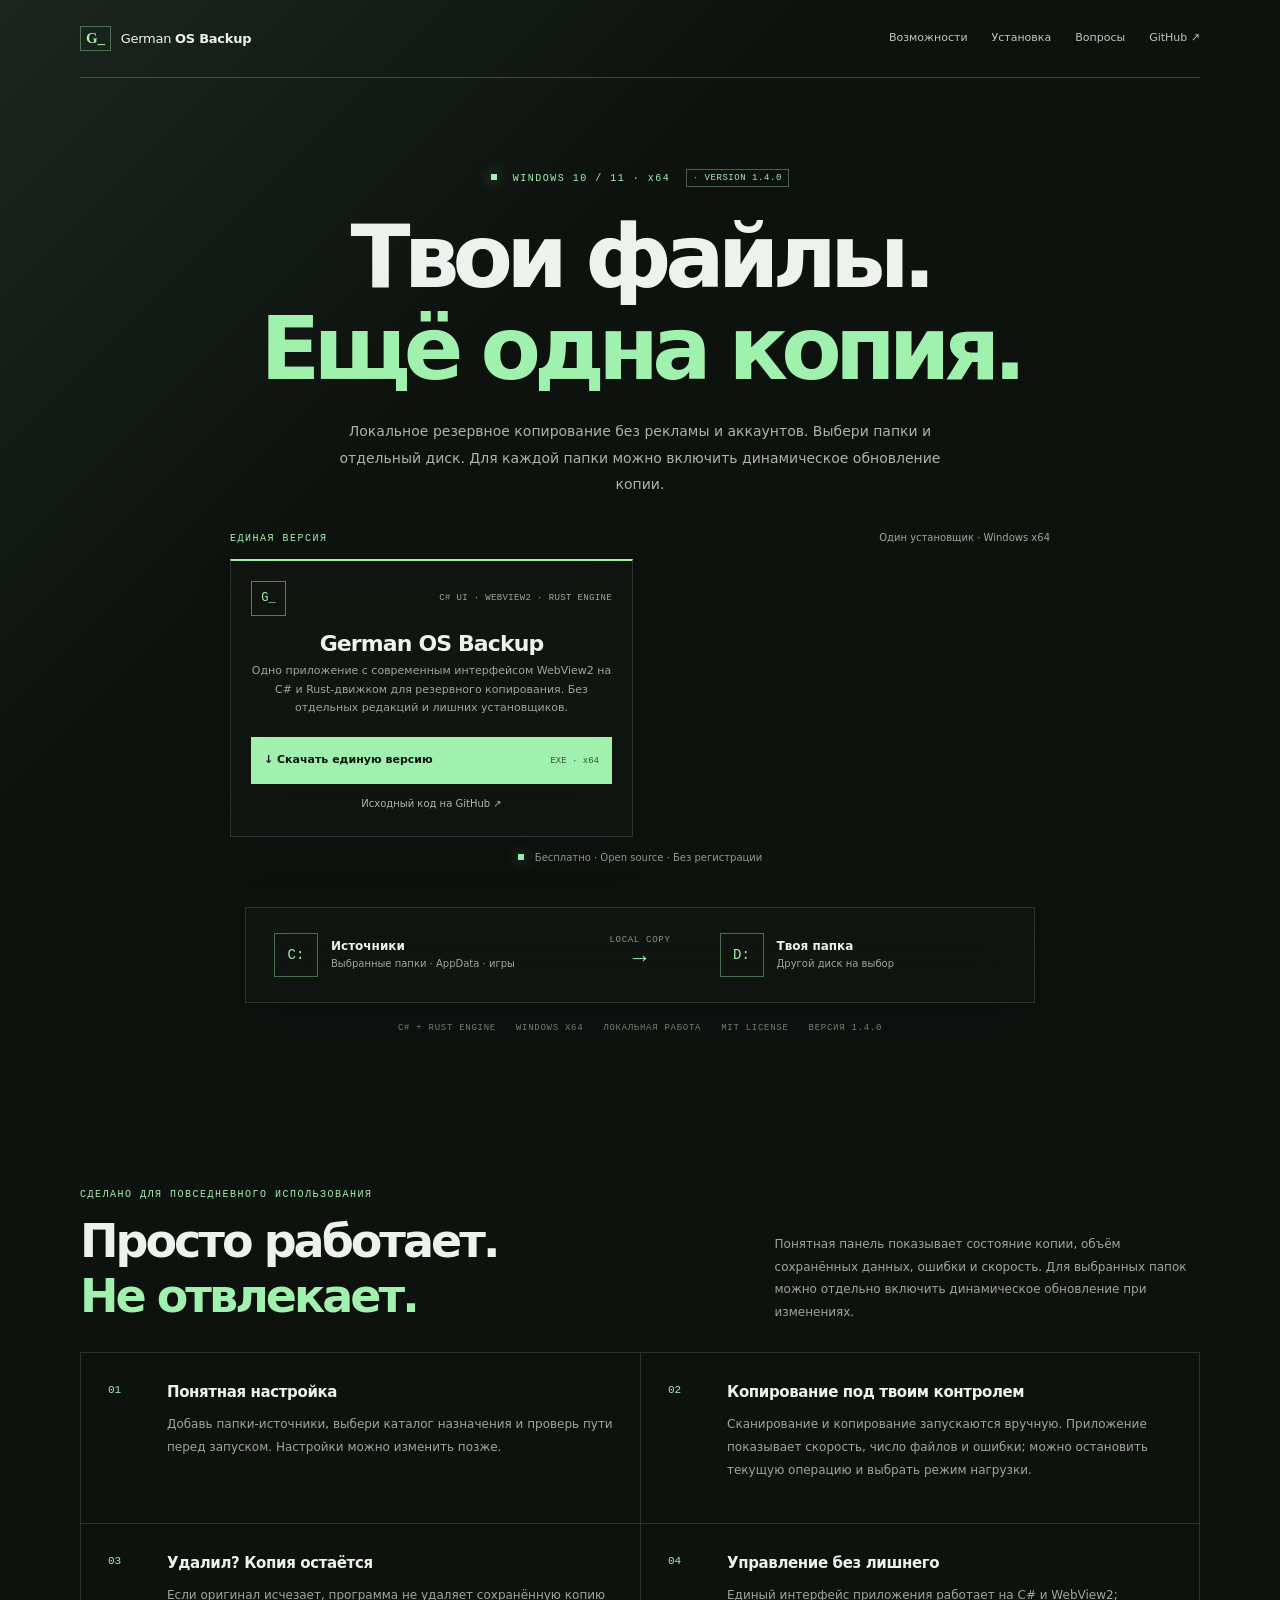
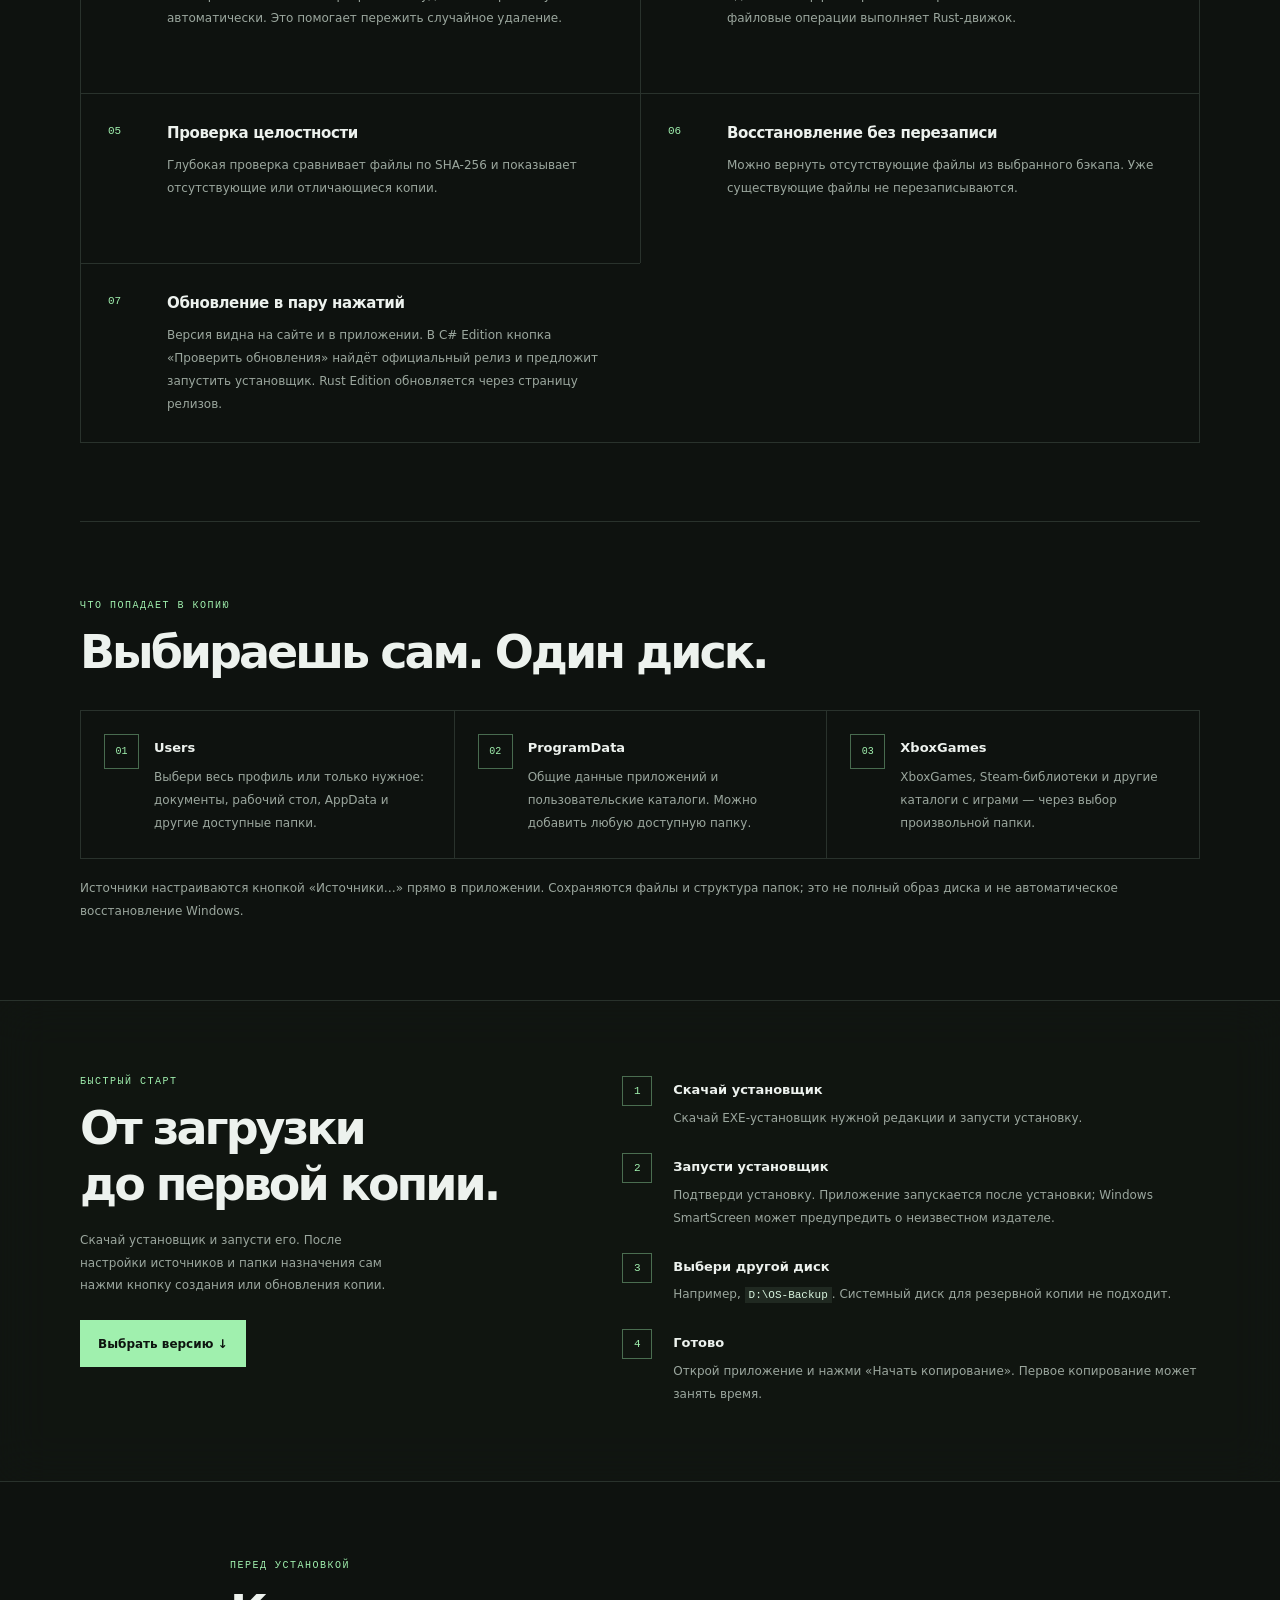
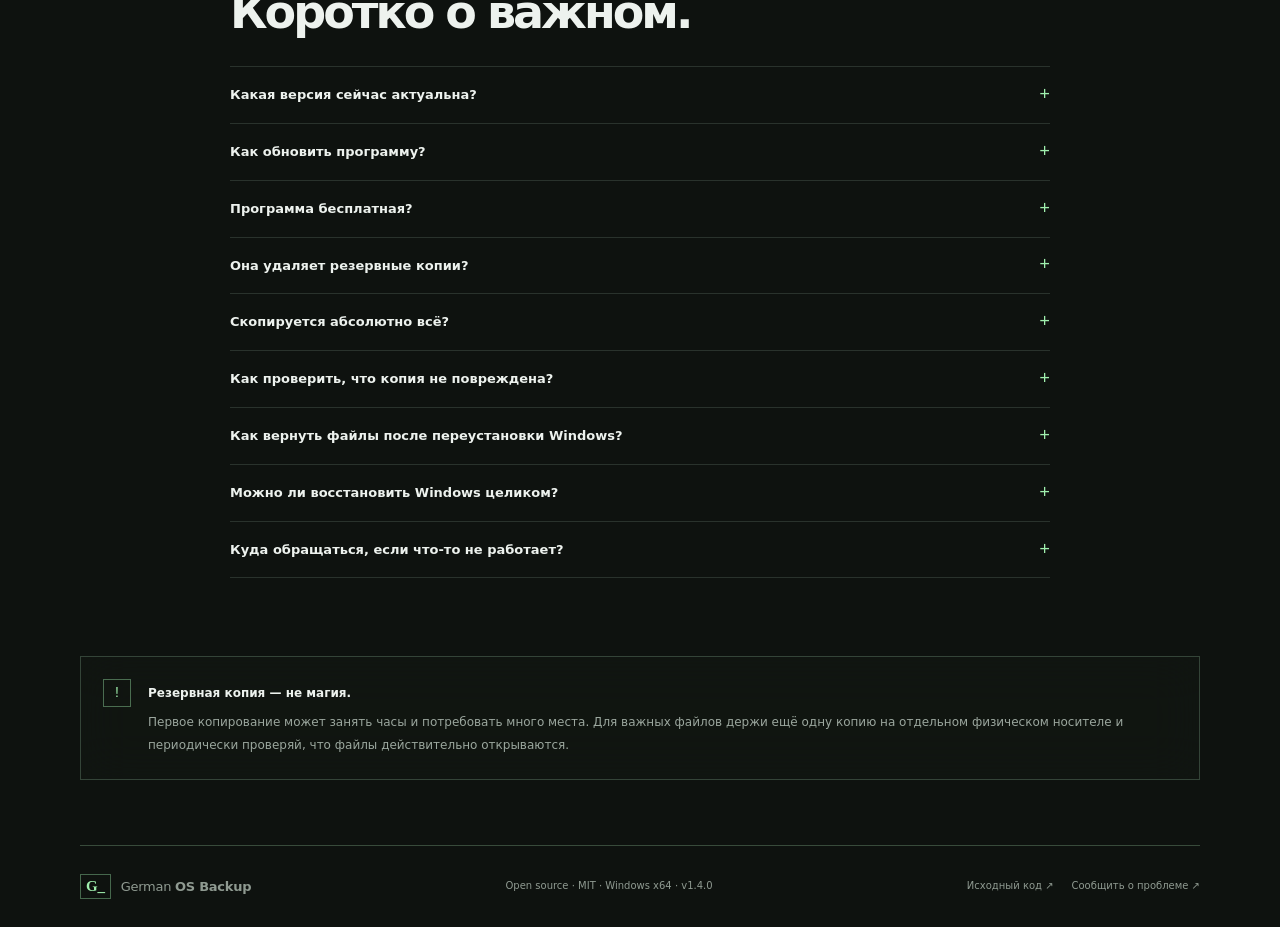
==== index.html @ 95284a73 "site: present one unified German OS Backup app" ====
<!doctype html>
<html lang="ru">
<head>
<meta charset="utf-8"><meta name="viewport" content="width=device-width,initial-scale=1"><meta name="theme-color" content="#0d100e">
<meta name="color-scheme" content="dark">
<meta property="og:type" content="website">
<link rel="canonical" href="https://german-gpd.github.io/German-OS-Backup/">
<meta name="description" content="German OS Backup — локальное резервное копирование папок Windows на другой диск. Бесплатно, без рекламы и аккаунтов.">
<meta property="og:title" content="German OS Backup"><meta property="og:description" content="Твои файлы. Ещё одна копия. Локальное резервное копирование Windows без рекламы и аккаунтов.">
<title>German OS Backup — резервная копия без лишнего</title><link rel="icon" href="favicon.svg" type="image/svg+xml"><link rel="stylesheet" href="style.css">
</head>
<body>
<header class="wrap top"><a class="brand" href="#" aria-label="German OS Backup"><i>G_</i><span>German <b>OS Backup</b></span></a><nav aria-label="Основная навигация"><a href="#features">Возможности</a><a href="#setup">Установка</a><a href="#faq">Вопросы</a><a href="https://github.com/German-GPD/German-OS-Backup">GitHub ↗</a></nav></header>
<main>
<section class="hero wrap" id="downloads"><div class="eyebrow"><span class="pulse"></span> WINDOWS 10 / 11 · x64 <span class="version-tag" id="currentVersion">VERSION 1.4.0</span></div><h1>Твои файлы.<br><span>Ещё одна копия.</span></h1><p class="lead">Локальное резервное копирование без рекламы и аккаунтов. Выбери папки и отдельный диск. Для каждой папки можно включить динамическое обновление копии.</p>
<div class="edition-picker" aria-label="Единая версия приложения"><div class="edition-heading"><span class="eyebrow">ЕДИНАЯ ВЕРСИЯ</span><span class="edition-note">Один установщик · Windows x64</span></div><div class="edition-grid single-edition"><article class="edition-card edition-cs"><div class="edition-top"><span class="edition-mark">G_</span><span class="edition-status">C# UI · WEBVIEW2 · RUST ENGINE</span></div><h2>German OS Backup</h2><p>Одно приложение с современным интерфейсом WebView2 на C# и Rust-движком для резервного копирования. Без отдельных редакций и лишних установщиков.</p><a class="btn green edition-download" href="https://github.com/German-GPD/German-OS-Backup/releases/latest">↓ Скачать единую версию <span>EXE · x64</span></a><a class="edition-source" href="https://github.com/German-GPD/German-OS-Backup">Исходный код на GitHub ↗</a></article></div></div><div class="download-note"><span class="status-dot"></span> Бесплатно · Open source · Без регистрации</div>
<div class="diagram" aria-label="Схема резервного копирования"><div class="drive"><strong>C:</strong><div><b>Источники</b><span>Выбранные папки · AppData · игры</span></div></div><div class="arrow"><span>LOCAL COPY</span><b>→</b></div><div class="drive dest"><strong>D:</strong><div><b>Твоя папка</b><span>Другой диск на выбор</span></div></div></div><div class="meta"><span>C# + Rust engine</span><span>Windows x64</span><span>Локальная работа</span><span>MIT License</span><span id="metaVersion">Версия 1.4.0</span></div></section>
<section class="wrap section" id="features"><div class="section-head"><div><div class="eyebrow">СДЕЛАНО ДЛЯ ПОВСЕДНЕВНОГО ИСПОЛЬЗОВАНИЯ</div><h2>Просто работает.<br><span>Не отвлекает.</span></h2></div><p>Понятная панель показывает состояние копии, объём сохранённых данных, ошибки и скорость. Для выбранных папок можно отдельно включить динамическое обновление при изменениях.</p></div>
<div class="feature-grid"><article class="feature"><div class="feature-number">01</div><div><h3>Понятная настройка</h3><p>Добавь папки-источники, выбери каталог назначения и проверь пути перед запуском. Настройки можно изменить позже.</p></div></article>
<article class="feature"><div class="feature-number">02</div><div><h3>Копирование под твоим контролем</h3><p>Сканирование и копирование запускаются вручную. Приложение показывает скорость, число файлов и ошибки; можно остановить текущую операцию и выбрать режим нагрузки.</p></div></article>
<article class="feature"><div class="feature-number">03</div><div><h3>Удалил? Копия остаётся</h3><p>Если оригинал исчезает, программа не удаляет сохранённую копию автоматически. Это помогает пережить случайное удаление.</p></div></article>
<article class="feature"><div class="feature-number">04</div><div><h3>Управление без лишнего</h3><p>Единый интерфейс приложения работает на C# и WebView2; файловые операции выполняет Rust-движок.</p></div></article><article class="feature"><div class="feature-number">05</div><div><h3>Проверка целостности</h3><p>Глубокая проверка сравнивает файлы по SHA-256 и показывает отсутствующие или отличающиеся копии.</p></div></article><article class="feature"><div class="feature-number">06</div><div><h3>Восстановление без перезаписи</h3><p>Можно вернуть отсутствующие файлы из выбранного бэкапа. Уже существующие файлы не перезаписываются.</p></div></article><article class="feature"><div class="feature-number">07</div><div><h3>Обновление в пару нажатий</h3><p>Версия видна на сайте и в приложении. В C# Edition кнопка «Проверить обновления» найдёт официальный релиз и предложит запустить установщик. Rust Edition обновляется через страницу релизов.</p></div></article></div></section>
<section class="wrap section targets"><div class="eyebrow">ЧТО ПОПАДАЕТ В КОПИЮ</div><h2>Выбираешь сам. Один диск.</h2><div class="target-grid">
<div class="target"><span class="target-icon">01</span><div><b>Users</b><p>Выбери весь профиль или только нужное: документы, рабочий стол, AppData и другие доступные папки.</p></div></div>
<div class="target"><span class="target-icon">02</span><div><b>ProgramData</b><p>Общие данные приложений и пользовательские каталоги. Можно добавить любую доступную папку.</p></div></div>
<div class="target"><span class="target-icon">03</span><div><b>XboxGames</b><p>XboxGames, Steam-библиотеки и другие каталоги с играми — через выбор произвольной папки.</p></div></div></div><p class="subtle">Источники настраиваются кнопкой «Источники…» прямо в приложении. Сохраняются файлы и структура папок; это не полный образ диска и не автоматическое восстановление Windows.</p></section>
<section class="setup-band" id="setup"><div class="wrap setup-layout"><div><div class="eyebrow">БЫСТРЫЙ СТАРТ</div><h2>От загрузки<br>до первой копии.</h2><p>Скачай установщик и запусти его. После настройки источников и папки назначения сам нажми кнопку создания или обновления копии.</p><a class="btn green" href="#downloads">Выбрать версию ↓</a></div>
<ol class="steps"><li><span>1</span><div><b>Скачай установщик</b><p>Скачай EXE-установщик нужной редакции и запусти установку.</p></div></li><li><span>2</span><div><b>Запусти установщик</b><p>Подтверди установку. Приложение запускается после установки; Windows SmartScreen может предупредить о неизвестном издателе.</p></div></li><li><span>3</span><div><b>Выбери другой диск</b><p>Например, <code>D:\OS-Backup</code>. Системный диск для резервной копии не подходит.</p></div></li><li><span>4</span><div><b>Готово</b><p>Открой приложение и нажми «Начать копирование». Первое копирование может занять время.</p></div></li></ol></div></section>
<section class="wrap section faq" id="faq"><div class="eyebrow">ПЕРЕД УСТАНОВКОЙ</div><h2>Коротко о важном.</h2>
<details><summary>Какая версия сейчас актуальна?</summary><p>Версия сайта берётся из version.json. В релизе будет один установщик единого приложения. Если ссылки временно не работают, проверь статус сборки в GitHub Actions.</p></details><details><summary>Как обновить программу?</summary><p>Проверяй новые версии через GitHub Releases. Настройки и резервные копии хранятся отдельно от установщика.</p></details><details><summary>Программа бесплатная?</summary><p>Да. Проект открыт под лицензией MIT. Нет рекламы, аккаунта, телеметрии и сетевой синхронизации. Подключение к GitHub происходит только при ручной проверке обновлений.</p></details>
<details><summary>Она удаляет резервные копии?</summary><p>Нет, удаление оригинального файла не удаляет его копию. Поэтому со временем резервная папка может занимать больше места.</p></details>
<details><summary>Скопируется абсолютно всё?</summary><p>Нет гарантии. Файлы, занятые другими программами или закрытые правами доступа, могут пропускаться; ошибки записываются в журнал. Установщик запрашивает административные права для установки, но доступ к файлам всё равно зависит от разрешений Windows.</p></details>
<details><summary>Как проверить, что копия не повреждена?</summary><p>В приложении запусти «Глубокая проверка (SHA-256)». Проверка читает исходные и резервные файлы, поэтому для большой библиотеки может занять время.</p></details><details><summary>Как вернуть файлы после переустановки Windows?</summary><p>Открой функцию «Восстановить» в выбранной редакции, укажи прежнюю папку бэкапа и папку назначения. Восстановятся только отсутствующие файлы; существующие не перезаписываются.</p></details><details><summary>Можно ли восстановить Windows целиком?</summary><p>Нет. Это копирование отдельных файлов и папок, а не образ системы, копия загрузчика или полноценная система восстановления.</p></details>
<details><summary>Куда обращаться, если что-то не работает?</summary><p>Открой журнал через меню значка в трее, затем создай issue в GitHub и приложи подходящий фрагмент журнала. Перед публикацией удали личные пути и приватные данные.</p></details></section>
<section class="wrap safety"><div class="safety-mark">!</div><div><b>Резервная копия — не магия.</b><p>Первое копирование может занять часы и потребовать много места. Для важных файлов держи ещё одну копию на отдельном физическом носителе и периодически проверяй, что файлы действительно открываются.</p></div></section>
</main>
<footer class="wrap foot"><a class="brand" href="#"><i>G_</i><span>German <b>OS Backup</b></span></a><span>Open source · MIT · Windows x64 · <span id="footerVersion">v1.4.0</span></span><div><a href="https://github.com/German-GPD/German-OS-Backup">Исходный код ↗</a><a href="https://github.com/German-GPD/German-OS-Backup/issues">Сообщить о проблеме ↗</a></div></footer><script src="script.js"></script></body></html>
---- style.css ----
:root{color-scheme:dark;--bg:#101310;--line:#2b342d;--text:#f0f3ef;--muted:#a0aaa2;--green:#a0f4b1;--mica:rgba(18,23,19,.72);--max:1080px}*{box-sizing:border-box}html{scroll-behavior:smooth;scroll-padding-top:24px}body{margin:0;background:radial-gradient(ellipse at 50% -8%,#243729 0,transparent 43rem),var(--bg);color:var(--text);font-family:Manrope,Segoe UI,sans-serif;line-height:1.7}a{color:inherit;text-decoration:none}a:focus-visible,summary:focus-visible{outline:2px solid var(--green);outline-offset:4px}.wrap{width:min(var(--max),calc(100% - 44px));margin-inline:auto}.top{min-height:78px;display:flex;align-items:center;justify-content:space-between;border-bottom:1px solid #ffffff10;gap:20px}.brand{display:flex;align-items:center;gap:10px;font-size:13px;letter-spacing:-.02em;white-space:nowrap}.brand i{font:800 15px Manrope;color:var(--green);border:1px solid #a0f4b160;padding:3px 5px;font-style:normal}.brand b{font-weight:800}nav{display:flex;gap:24px;font-size:11px;color:#bdc6bf}nav a,footer a{transition:color .18s}nav a:hover,footer a:hover{color:var(--green)}.hero{text-align:center;padding:91px 0 78px}.eyebrow{font:10px 'DM Mono',monospace;letter-spacing:.15em;color:var(--green)}.pulse,.status-dot{display:inline-block;width:6px;height:6px;background:var(--green);border-radius:50%;margin:0 8px 1px 0;box-shadow:0 0 14px #a0f4b180}h1{font-size:clamp(49px,7.8vw,88px);letter-spacing:-.078em;line-height:1.04;margin:24px 0}h1 span,.section-head h2 span{color:var(--green)}.lead{max-width:640px;margin:0 auto;color:#aab4ac;font-size:14px;line-height:1.9}.actions{display:flex;justify-content:center;gap:11px;margin:28px 0 12px;flex-wrap:wrap}.btn{min-height:47px;display:inline-flex;align-items:center;justify-content:center;gap:15px;padding:11px 17px;border:1px solid #3a453c;background:#171c18;font-size:12px;font-weight:800;transition:transform .18s,border-color .18s,background .18s}.btn span{font:9px 'DM Mono',monospace;opacity:.7}.btn:hover{transform:translateY(-2px);border-color:#788c7b}.btn.green{background:var(--green);color:#102015;border-color:var(--green)}.btn.green:hover{background:#c0ffcc}.download-note{font-size:10px;color:#8e9b91;margin:13px 0 40px}.diagram{max-width:790px;margin:auto;padding:25px 28px;display:grid;grid-template-columns:1fr 125px 1fr;align-items:center;gap:17px;text-align:left;border:1px solid #39453b;background:linear-gradient(135deg,#1b221c,#131713);box-shadow:0 25px 80px #0003}.drive{display:flex;align-items:center;gap:13px;min-width:0}.drive strong{display:grid;place-items:center;flex:0 0 44px;height:44px;border:1px solid #526353;font:14px 'DM Mono',monospace;color:var(--green)}.drive div{min-width:0}.drive b,.drive span{display:block}.drive b{font-size:12px}.drive span{font-size:10px;color:var(--muted);overflow-wrap:anywhere}.arrow{text-align:center;color:#879889;font:9px 'DM Mono',monospace;letter-spacing:.08em}.arrow b{display:block;color:var(--green);font-size:23px;font-weight:400;line-height:1.3}.meta{display:flex;justify-content:center;gap:20px;flex-wrap:wrap;margin-top:20px;color:#78857b;font:9px 'DM Mono',monospace;text-transform:uppercase;letter-spacing:.08em}.section{padding:78px 0}.section-head{display:grid;grid-template-columns:1fr .65fr;align-items:end;gap:40px;margin-bottom:28px}h2{font-size:clamp(32px,4vw,46px);letter-spacing:-.065em;line-height:1.2;margin:14px 0 0}.section-head>p,.subtle{font-size:12px;color:var(--muted);line-height:1.9;margin:0}.feature-grid{display:grid;grid-template-columns:repeat(2,minmax(0,1fr));border:1px solid var(--line)}.feature{display:grid;grid-template-columns:42px 1fr;gap:17px;padding:27px;min-height:170px}.feature:nth-child(even){border-left:1px solid var(--line)}.feature:nth-child(n+3){border-top:1px solid var(--line)}.feature-number{font:11px 'DM Mono',monospace;color:var(--green);padding-top:4px}.feature h3{font-size:15px;letter-spacing:-.025em;margin:0 0 8px}.feature p,.target p,.steps p,.faq details p,.safety p{font-size:12px;color:var(--muted);line-height:1.9;margin:0}.targets{border-top:1px solid var(--line)}.target-grid{display:grid;grid-template-columns:repeat(3,minmax(0,1fr));margin:29px 0 18px;border:1px solid var(--line)}.target{display:flex;gap:15px;padding:23px;min-width:0}.target+.target{border-left:1px solid var(--line)}.target-icon{display:grid;place-items:center;flex:0 0 35px;height:35px;border:1px solid #3b4b3d;color:var(--green);font:10px 'DM Mono',monospace}.target b{font-size:13px}.target p{margin-top:6px}.setup-band{background:#151b16;border-block:1px solid var(--line)}.setup-layout{display:grid;grid-template-columns:.8fr 1fr;gap:80px;padding-block:75px}.setup-layout h2{margin:14px 0}.setup-layout>div>p{max-width:320px;font-size:12px;color:var(--muted);line-height:1.9;margin:17px 0 23px}.steps{list-style:none;margin:0;padding:0}.steps li{display:grid;grid-template-columns:35px 1fr;gap:16px;padding:0 0 23px}.steps li:last-child{padding-bottom:0}.steps li>span{display:grid;place-items:center;width:30px;height:30px;border:1px solid #3d5140;color:var(--green);font:11px 'DM Mono',monospace}.steps b{font-size:13px}.steps p{margin-top:4px}.steps code{color:#d9f5df;background:#202921;padding:2px 4px;font-size:11px}.faq{max-width:820px}.faq h2{margin-bottom:26px}.faq details{border-top:1px solid var(--line);padding:17px 0}.faq details:last-child{border-bottom:1px solid var(--line)}.faq summary{cursor:pointer;list-style:none;font-size:13px;font-weight:700;display:flex;align-items:center;justify-content:space-between;gap:18px}.faq summary::-webkit-details-marker{display:none}.faq summary::after{content:'+';font:18px 'DM Mono',monospace;color:var(--green)}.faq details[open] summary::after{content:'−'}.faq details p{max-width:700px;padding:12px 25px 0 0}.safety{display:flex;gap:17px;align-items:flex-start;padding:22px;margin-bottom:65px;border:1px solid #3b463c;background:#131813}.safety-mark{display:grid;place-items:center;flex:0 0 28px;height:28px;border:1px solid #5d765f;color:var(--green);font:14px 'DM Mono',monospace}.safety b{font-size:12px}.safety p{margin-top:5px}.foot{border-top:1px solid var(--line);min-height:82px;display:flex;align-items:center;justify-content:space-between;gap:18px;font-size:10px;color:#8f9a91;padding-block:15px}.foot>div{display:flex;gap:18px;flex-wrap:wrap}@media(max-width:760px){.top{min-height:70px}nav{gap:13px}nav a:nth-child(-n+2){display:none}.hero{padding:70px 0 58px}.lead{font-size:13px}.diagram{grid-template-columns:1fr;padding:20px;gap:17px}.arrow{display:flex;align-items:center;justify-content:center;gap:12px}.arrow b{transform:rotate(90deg)}.section{padding:58px 0}.section-head,.setup-layout{grid-template-columns:1fr;gap:18px}.feature-grid{grid-template-columns:1fr}.feature:nth-child(even){border-left:0}.feature:nth-child(n+2){border-top:1px solid var(--line)}.target-grid{grid-template-columns:1fr}.target+.target{border-left:0;border-top:1px solid var(--line)}.setup-layout{padding-block:55px}.foot{align-items:flex-start;flex-direction:column}.foot>div{gap:14px}}@media(max-width:420px){.wrap{width:calc(100% - 30px)}h1{font-size:48px}.actions{align-items:stretch;flex-direction:column}.btn{width:100%}.meta{gap:10px 15px}.feature{padding:21px;grid-template-columns:30px 1fr}.safety{padding:16px}}@media(prefers-reduced-motion:reduce){*,*::before,*::after{scroll-behavior:auto!important;transition:none!important}}
.version-tag{display:inline-block;margin-left:8px;padding:3px 6px;border:1px solid #48604c;color:var(--green);font:9px "DM Mono",monospace;letter-spacing:.06em;vertical-align:middle}.version-tag:before{content:"· ";opacity:.7}

/* Edition selector */
.edition-picker{margin:28px 0 10px;max-width:760px}.edition-heading{display:flex;align-items:center;justify-content:space-between;gap:16px;margin-bottom:12px}.edition-heading .eyebrow{margin:0}.edition-note{font-size:10px;color:var(--muted)}.edition-grid{display:grid;grid-template-columns:1fr 1fr;gap:12px}.edition-card{position:relative;min-width:0;padding:20px;border:1px solid var(--line);background:linear-gradient(145deg,#171d18,#111411);transition:border-color .18s,transform .18s}.edition-card:hover{border-color:#607e65;transform:translateY(-2px)}.edition-rust{border-top:2px solid var(--green)}.edition-cs{border-top:2px solid #778bff}.edition-top{display:flex;align-items:center;justify-content:space-between;gap:8px}.edition-mark{display:grid;place-items:center;width:35px;height:35px;border:1px solid #435747;color:var(--green);font:12px 'DM Mono',monospace}.edition-cs .edition-mark{color:#aab5ff;border-color:#434b75}.edition-status{font:9px 'DM Mono',monospace;color:var(--muted);letter-spacing:.04em}.edition-card h2{font-size:22px;letter-spacing:-.04em;margin:15px 0 5px}.edition-card p{min-height:58px;font-size:11px;color:var(--muted);line-height:1.7;margin:0 0 17px}.edition-download{width:100%;justify-content:space-between;gap:8px;padding-inline:12px;font-size:11px}.edition-download span{font-size:9px}.edition-source{display:inline-block;margin-top:12px;color:#aeb8af;font-size:10px}.edition-source:hover{color:var(--green)}.edition-cs .edition-download{border-color:#515b83}.edition-cs .edition-download:hover{border-color:#aab5ff;color:#dce0ff}
@media(max-width:560px){.edition-grid{grid-template-columns:1fr}.edition-card p{min-height:0}.edition-heading{align-items:flex-start;flex-direction:column;gap:4px}.edition-card{padding:17px}}


/* Premium consistency pass: one restrained green system, sharper geometry, local fonts. */
:root{--bg:#0d100e;--line:#29322c;--text:#edf2ee;--muted:#9ba79e;--green:#a0f0ae;--max:1120px}
body{font-family:"Segoe UI",Inter,system-ui,sans-serif;background:linear-gradient(180deg,#121813 0,#0d100e 560px);line-height:1.68}
.brand i,.edition-mark,.feature-number,.target-icon,.steps li>span,.safety-mark{border-radius:2px}
.edition-picker{max-width:820px;margin:32px auto 10px}
.edition-grid{gap:14px}
.edition-card{border-radius:3px;background:#121713;border-color:#2a352d;box-shadow:0 14px 38px #00000018}
.edition-card:hover{transform:translateY(-2px);border-color:#6b8b70}
.edition-rust,.edition-cs{border-top:2px solid var(--green)}
.edition-cs .edition-mark{color:var(--green);border-color:#435747}
.edition-cs .edition-download{border-color:#435747}
.edition-cs .edition-download:hover{border-color:var(--green);color:var(--text)}
.edition-download,.btn{border-radius:2px;box-shadow:none}
.btn{transition:background .16s,border-color .16s,color .16s}
.btn:hover{transform:none}
.btn.green{background:var(--green);border-color:var(--green)}
.btn.green:hover{background:#b8ffc3}
.diagram,.feature-grid,.target-grid,.safety{border-radius:3px}
.diagram{background:#121713;border-color:#2a352d;box-shadow:0 20px 60px #00000020}
.feature-grid,.target-grid{border-color:var(--line)}
.feature:nth-child(even),.feature:nth-child(n+3),.target+.target{border-color:var(--line)}
.setup-band{background:#111612;border-color:var(--line)}
.faq details,.faq details:last-child{border-color:var(--line)}
.safety{background:#111612;border-color:#344438}
a:focus-visible,summary:focus-visible{outline-offset:3px}
::selection{background:#a0f0ae;color:#101610}
@media(max-width:560px){.edition-grid{gap:10px}.edition-card{padding:17px}.edition-picker{margin-top:25px}}

/* Windows Mica-inspired surfaces: sharp geometry, system accent, no pill UI */
*,*::before,*::after{border-radius:0!important}
@supports (color:AccentColor){:root{--green:AccentColor}}
body{background:linear-gradient(135deg,color-mix(in srgb,var(--green) 9%,transparent),transparent 36rem),#0e120f;background-attachment:fixed}
.top,.foot{border-color:color-mix(in srgb,var(--green) 20%,#ffffff10)}
.edition-card,.diagram,.setup-band,.safety{background:var(--mica);backdrop-filter:blur(24px) saturate(140%);-webkit-backdrop-filter:blur(24px) saturate(140%)}
.edition-rust,.edition-cs{border-top:2px solid var(--green)}
.edition-cs .edition-mark{color:var(--green);border-color:color-mix(in srgb,var(--green) 48%,transparent)}
.edition-mark,.drive strong,.target-icon,.feature-number,.steps li>span,.safety-mark{color:var(--green);border-color:color-mix(in srgb,var(--green) 40%,transparent)}
.btn.green{background:var(--green);border-color:var(--green);color:#0d140f}
::selection{background:var(--green);color:#0d140f}
@media(prefers-reduced-transparency:reduce){.edition-card,.diagram,.setup-band,.safety{backdrop-filter:none;-webkit-backdrop-filter:none}}
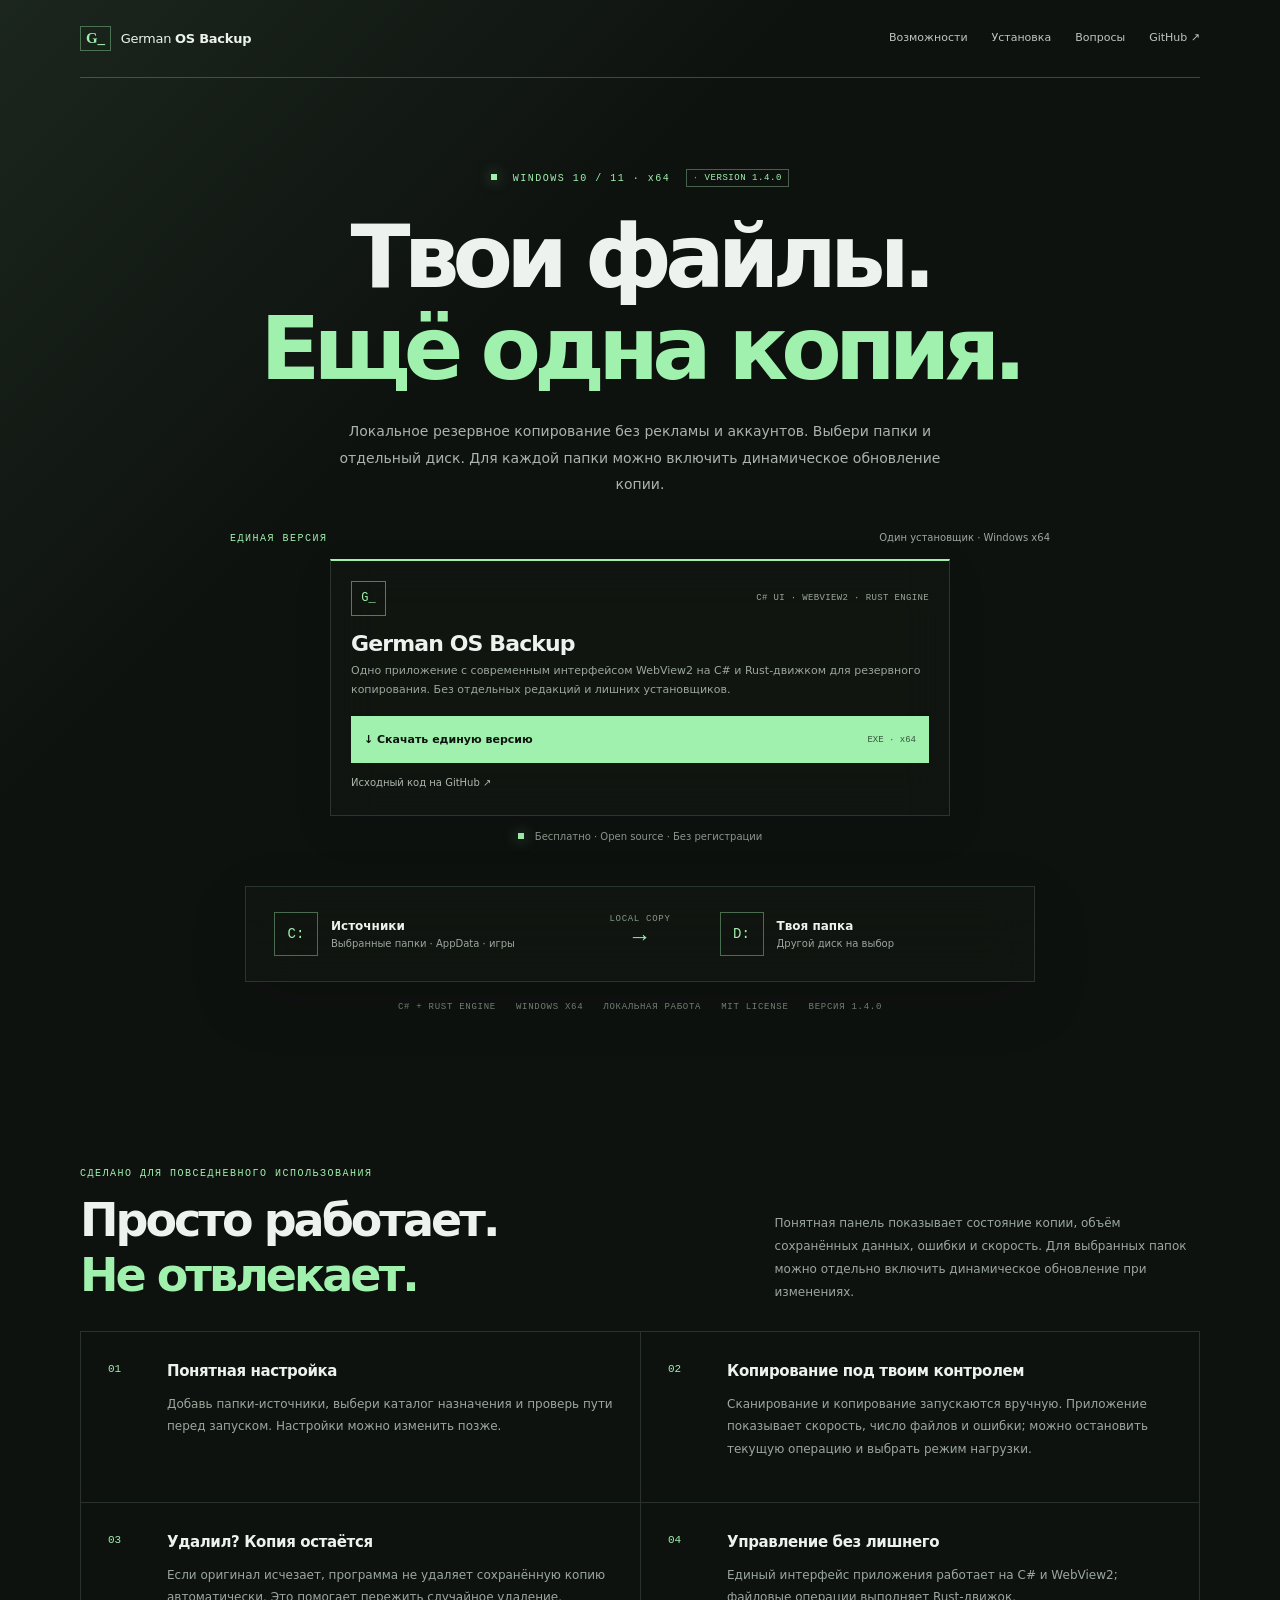
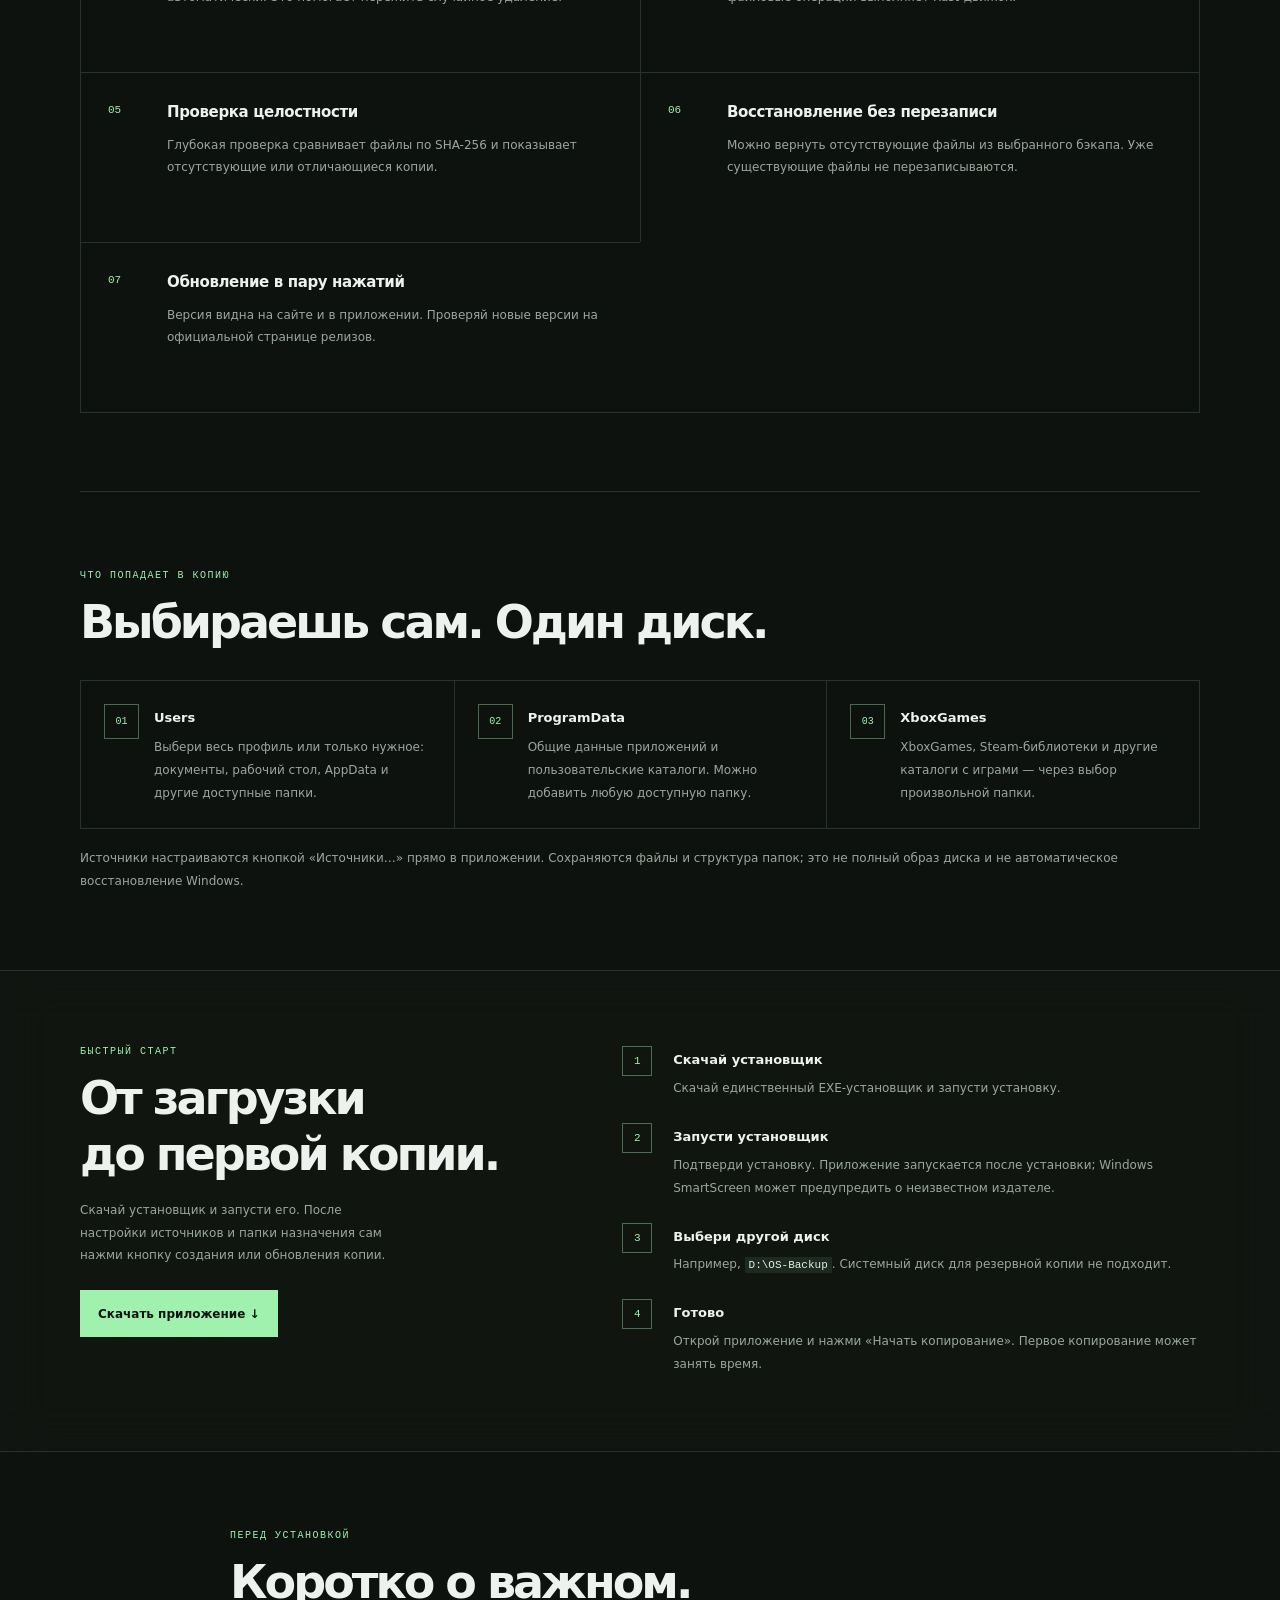
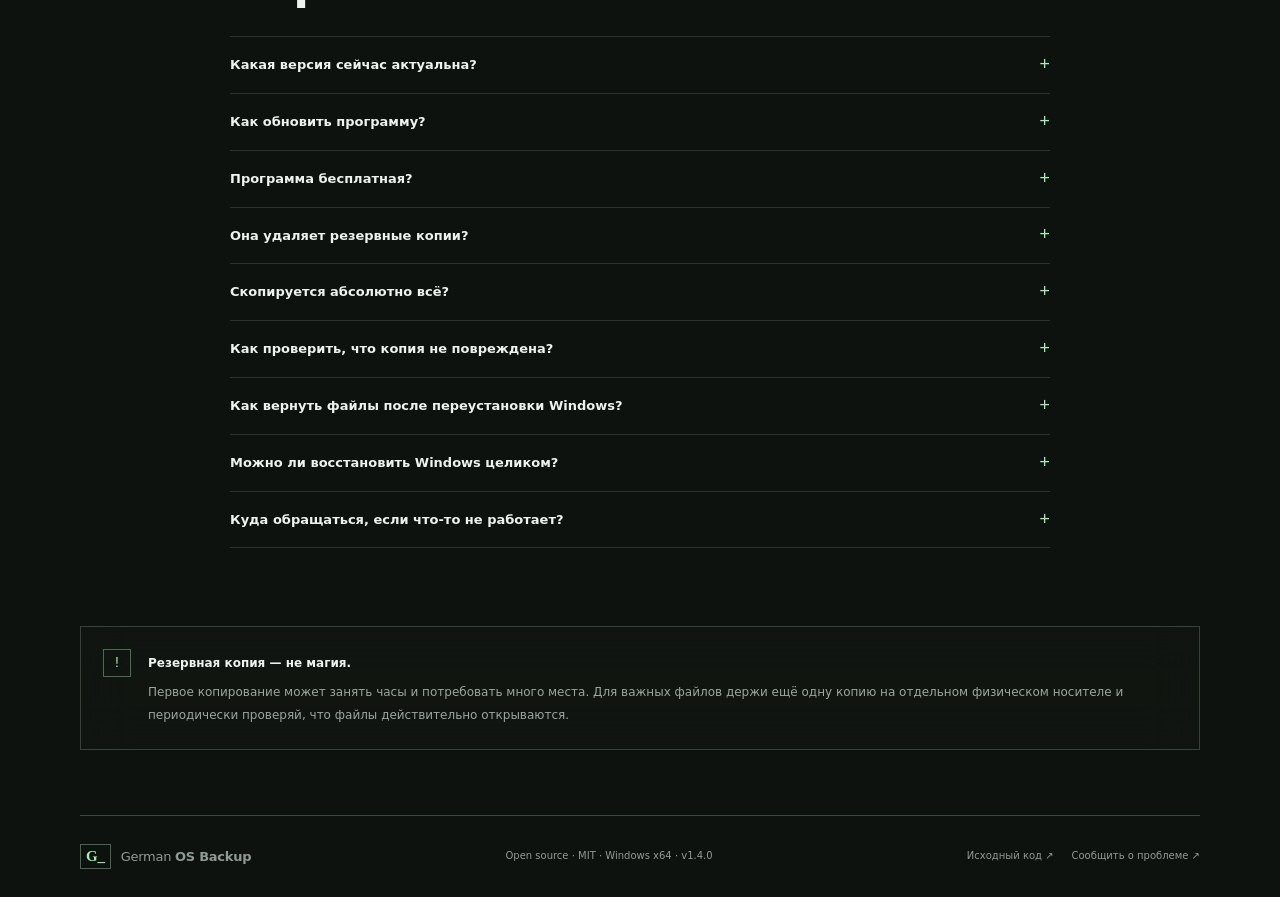
==== commit eb6cc784: "site: remove legacy dual-edition wording" ====
--- a/index.html
+++ b/index.html
@@ -19,18 +19,18 @@
 <div class="feature-grid"><article class="feature"><div class="feature-number">01</div><div><h3>Понятная настройка</h3><p>Добавь папки-источники, выбери каталог назначения и проверь пути перед запуском. Настройки можно изменить позже.</p></div></article>
 <article class="feature"><div class="feature-number">02</div><div><h3>Копирование под твоим контролем</h3><p>Сканирование и копирование запускаются вручную. Приложение показывает скорость, число файлов и ошибки; можно остановить текущую операцию и выбрать режим нагрузки.</p></div></article>
 <article class="feature"><div class="feature-number">03</div><div><h3>Удалил? Копия остаётся</h3><p>Если оригинал исчезает, программа не удаляет сохранённую копию автоматически. Это помогает пережить случайное удаление.</p></div></article>
-<article class="feature"><div class="feature-number">04</div><div><h3>Управление без лишнего</h3><p>Единый интерфейс приложения работает на C# и WebView2; файловые операции выполняет Rust-движок.</p></div></article><article class="feature"><div class="feature-number">05</div><div><h3>Проверка целостности</h3><p>Глубокая проверка сравнивает файлы по SHA-256 и показывает отсутствующие или отличающиеся копии.</p></div></article><article class="feature"><div class="feature-number">06</div><div><h3>Восстановление без перезаписи</h3><p>Можно вернуть отсутствующие файлы из выбранного бэкапа. Уже существующие файлы не перезаписываются.</p></div></article><article class="feature"><div class="feature-number">07</div><div><h3>Обновление в пару нажатий</h3><p>Версия видна на сайте и в приложении. В C# Edition кнопка «Проверить обновления» найдёт официальный релиз и предложит запустить установщик. Rust Edition обновляется через страницу релизов.</p></div></article></div></section>
+<article class="feature"><div class="feature-number">04</div><div><h3>Управление без лишнего</h3><p>Единый интерфейс приложения работает на C# и WebView2; файловые операции выполняет Rust-движок.</p></div></article><article class="feature"><div class="feature-number">05</div><div><h3>Проверка целостности</h3><p>Глубокая проверка сравнивает файлы по SHA-256 и показывает отсутствующие или отличающиеся копии.</p></div></article><article class="feature"><div class="feature-number">06</div><div><h3>Восстановление без перезаписи</h3><p>Можно вернуть отсутствующие файлы из выбранного бэкапа. Уже существующие файлы не перезаписываются.</p></div></article><article class="feature"><div class="feature-number">07</div><div><h3>Обновление в пару нажатий</h3><p>Версия видна на сайте и в приложении. Проверяй новые версии на официальной странице релизов.</p></div></article></div></section>
 <section class="wrap section targets"><div class="eyebrow">ЧТО ПОПАДАЕТ В КОПИЮ</div><h2>Выбираешь сам. Один диск.</h2><div class="target-grid">
 <div class="target"><span class="target-icon">01</span><div><b>Users</b><p>Выбери весь профиль или только нужное: документы, рабочий стол, AppData и другие доступные папки.</p></div></div>
 <div class="target"><span class="target-icon">02</span><div><b>ProgramData</b><p>Общие данные приложений и пользовательские каталоги. Можно добавить любую доступную папку.</p></div></div>
 <div class="target"><span class="target-icon">03</span><div><b>XboxGames</b><p>XboxGames, Steam-библиотеки и другие каталоги с играми — через выбор произвольной папки.</p></div></div></div><p class="subtle">Источники настраиваются кнопкой «Источники…» прямо в приложении. Сохраняются файлы и структура папок; это не полный образ диска и не автоматическое восстановление Windows.</p></section>
-<section class="setup-band" id="setup"><div class="wrap setup-layout"><div><div class="eyebrow">БЫСТРЫЙ СТАРТ</div><h2>От загрузки<br>до первой копии.</h2><p>Скачай установщик и запусти его. После настройки источников и папки назначения сам нажми кнопку создания или обновления копии.</p><a class="btn green" href="#downloads">Выбрать версию ↓</a></div>
-<ol class="steps"><li><span>1</span><div><b>Скачай установщик</b><p>Скачай EXE-установщик нужной редакции и запусти установку.</p></div></li><li><span>2</span><div><b>Запусти установщик</b><p>Подтверди установку. Приложение запускается после установки; Windows SmartScreen может предупредить о неизвестном издателе.</p></div></li><li><span>3</span><div><b>Выбери другой диск</b><p>Например, <code>D:\OS-Backup</code>. Системный диск для резервной копии не подходит.</p></div></li><li><span>4</span><div><b>Готово</b><p>Открой приложение и нажми «Начать копирование». Первое копирование может занять время.</p></div></li></ol></div></section>
+<section class="setup-band" id="setup"><div class="wrap setup-layout"><div><div class="eyebrow">БЫСТРЫЙ СТАРТ</div><h2>От загрузки<br>до первой копии.</h2><p>Скачай установщик и запусти его. После настройки источников и папки назначения сам нажми кнопку создания или обновления копии.</p><a class="btn green" href="#downloads">Скачать приложение ↓</a></div>
+<ol class="steps"><li><span>1</span><div><b>Скачай установщик</b><p>Скачай единственный EXE-установщик и запусти установку.</p></div></li><li><span>2</span><div><b>Запусти установщик</b><p>Подтверди установку. Приложение запускается после установки; Windows SmartScreen может предупредить о неизвестном издателе.</p></div></li><li><span>3</span><div><b>Выбери другой диск</b><p>Например, <code>D:\OS-Backup</code>. Системный диск для резервной копии не подходит.</p></div></li><li><span>4</span><div><b>Готово</b><p>Открой приложение и нажми «Начать копирование». Первое копирование может занять время.</p></div></li></ol></div></section>
 <section class="wrap section faq" id="faq"><div class="eyebrow">ПЕРЕД УСТАНОВКОЙ</div><h2>Коротко о важном.</h2>
 <details><summary>Какая версия сейчас актуальна?</summary><p>Версия сайта берётся из version.json. В релизе будет один установщик единого приложения. Если ссылки временно не работают, проверь статус сборки в GitHub Actions.</p></details><details><summary>Как обновить программу?</summary><p>Проверяй новые версии через GitHub Releases. Настройки и резервные копии хранятся отдельно от установщика.</p></details><details><summary>Программа бесплатная?</summary><p>Да. Проект открыт под лицензией MIT. Нет рекламы, аккаунта, телеметрии и сетевой синхронизации. Подключение к GitHub происходит только при ручной проверке обновлений.</p></details>
 <details><summary>Она удаляет резервные копии?</summary><p>Нет, удаление оригинального файла не удаляет его копию. Поэтому со временем резервная папка может занимать больше места.</p></details>
 <details><summary>Скопируется абсолютно всё?</summary><p>Нет гарантии. Файлы, занятые другими программами или закрытые правами доступа, могут пропускаться; ошибки записываются в журнал. Установщик запрашивает административные права для установки, но доступ к файлам всё равно зависит от разрешений Windows.</p></details>
-<details><summary>Как проверить, что копия не повреждена?</summary><p>В приложении запусти «Глубокая проверка (SHA-256)». Проверка читает исходные и резервные файлы, поэтому для большой библиотеки может занять время.</p></details><details><summary>Как вернуть файлы после переустановки Windows?</summary><p>Открой функцию «Восстановить» в выбранной редакции, укажи прежнюю папку бэкапа и папку назначения. Восстановятся только отсутствующие файлы; существующие не перезаписываются.</p></details><details><summary>Можно ли восстановить Windows целиком?</summary><p>Нет. Это копирование отдельных файлов и папок, а не образ системы, копия загрузчика или полноценная система восстановления.</p></details>
+<details><summary>Как проверить, что копия не повреждена?</summary><p>В приложении запусти «Глубокая проверка (SHA-256)». Проверка читает исходные и резервные файлы, поэтому для большой библиотеки может занять время.</p></details><details><summary>Как вернуть файлы после переустановки Windows?</summary><p>Открой функцию «Восстановить», укажи прежнюю папку бэкапа и папку назначения. Восстановятся только отсутствующие файлы; существующие не перезаписываются.</p></details><details><summary>Можно ли восстановить Windows целиком?</summary><p>Нет. Это копирование отдельных файлов и папок, а не образ системы, копия загрузчика или полноценная система восстановления.</p></details>
 <details><summary>Куда обращаться, если что-то не работает?</summary><p>Открой журнал через меню значка в трее, затем создай issue в GitHub и приложи подходящий фрагмент журнала. Перед публикацией удали личные пути и приватные данные.</p></details></section>
 <section class="wrap safety"><div class="safety-mark">!</div><div><b>Резервная копия — не магия.</b><p>Первое копирование может занять часы и потребовать много места. Для важных файлов держи ещё одну копию на отдельном физическом носителе и периодически проверяй, что файлы действительно открываются.</p></div></section>
 </main>
--- a/style.css
+++ b/style.css
@@ -46,3 +46,10 @@
 .btn.green{background:var(--green);border-color:var(--green);color:#0d140f}
 ::selection{background:var(--green);color:#0d140f}
 @media(prefers-reduced-transparency:reduce){.edition-card,.diagram,.setup-band,.safety{backdrop-filter:none;-webkit-backdrop-filter:none}}
+
+/* One product card: unified app, no edition comparison. */
+.single-edition{grid-template-columns:minmax(0,620px);justify-content:center}
+.single-edition .edition-card{width:100%;text-align:left}
+.single-edition .edition-download{background:var(--green);color:#0d140f;border-color:var(--green)}
+.single-edition .edition-download:hover{background:color-mix(in srgb,var(--green) 85%,white)}
+.single-edition .edition-card p{min-height:0}
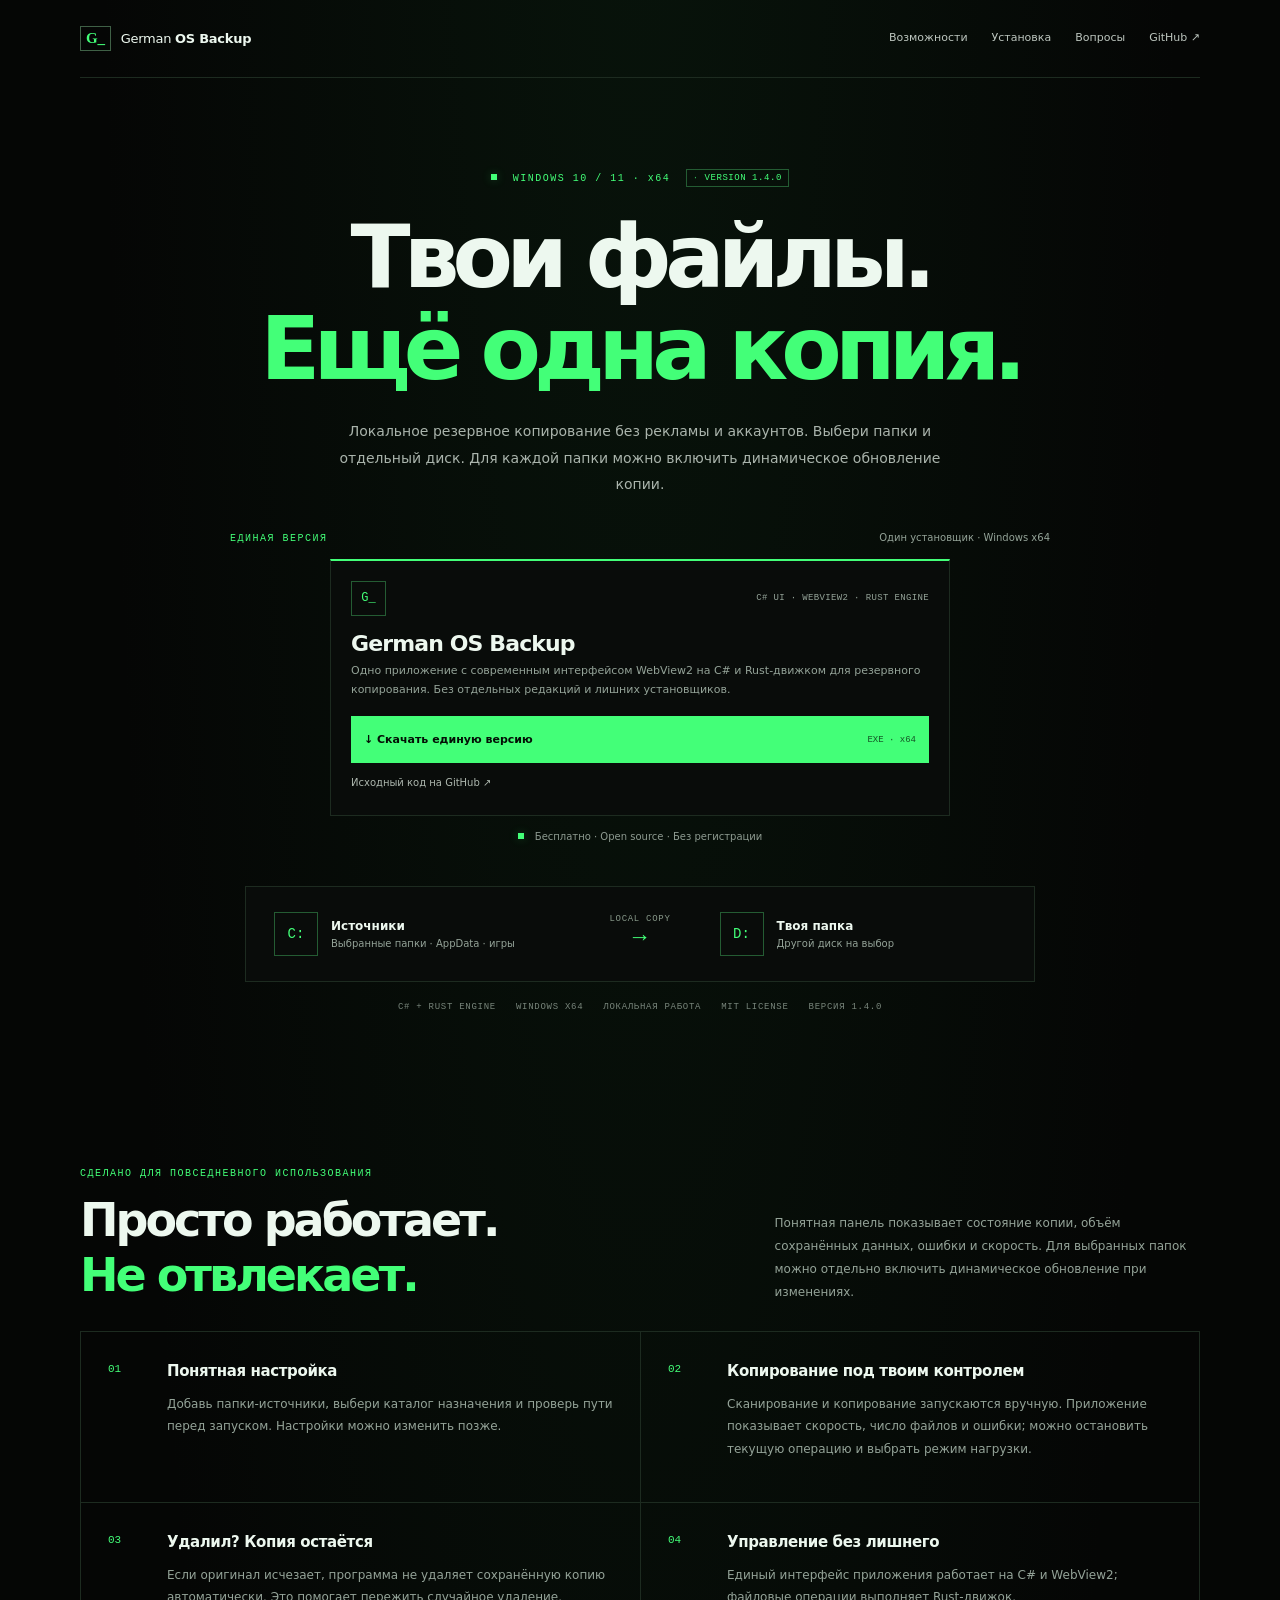
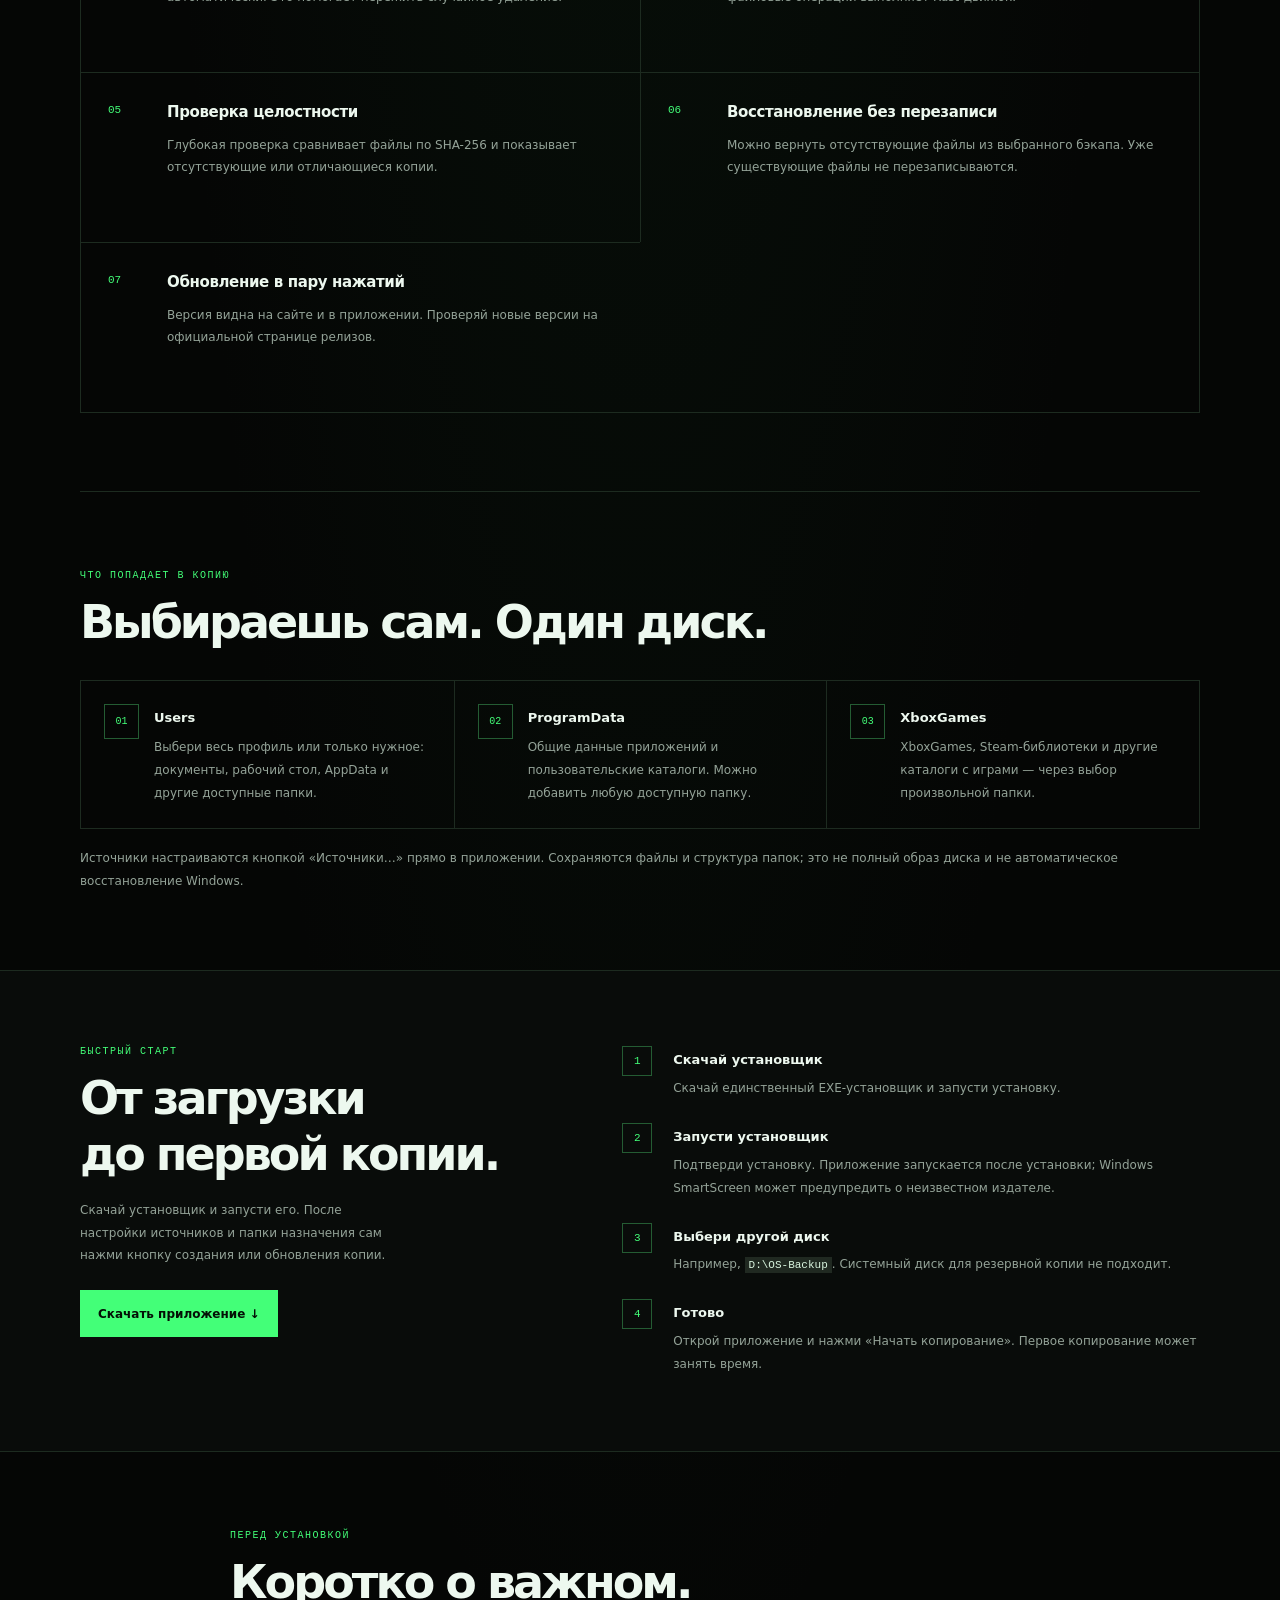
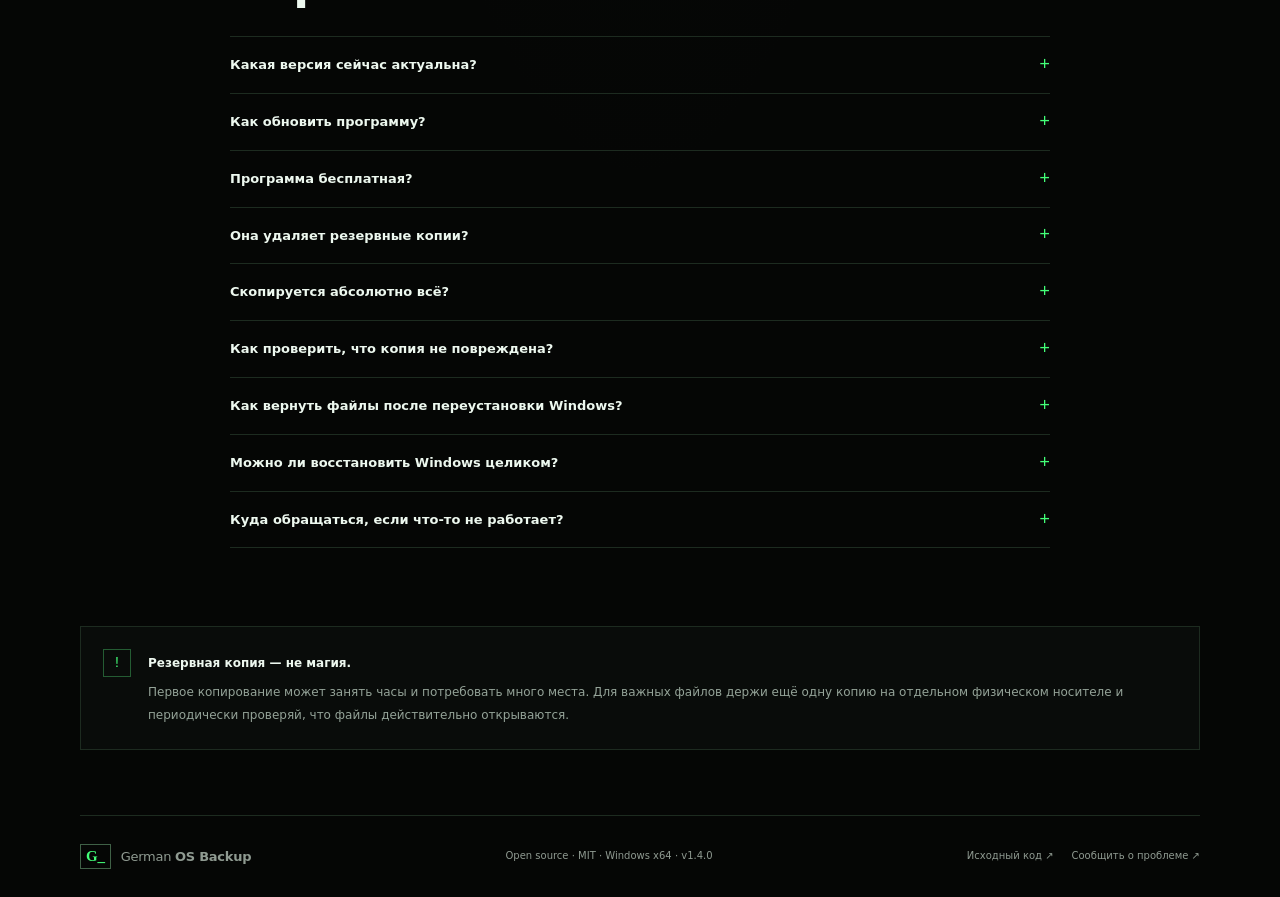
==== commit 4fd027c2: "style: align browser theme with black and green branding" ====
--- a/index.html
+++ b/index.html
@@ -1,7 +1,7 @@
 <!doctype html>
 <html lang="ru">
 <head>
-<meta charset="utf-8"><meta name="viewport" content="width=device-width,initial-scale=1"><meta name="theme-color" content="#0d100e">
+<meta charset="utf-8"><meta name="viewport" content="width=device-width,initial-scale=1"><meta name="theme-color" content="#050605">
 <meta name="color-scheme" content="dark">
 <meta property="og:type" content="website">
 <link rel="canonical" href="https://german-gpd.github.io/German-OS-Backup/">
--- a/style.css
+++ b/style.css
@@ -36,7 +36,7 @@
 
 /* Windows Mica-inspired surfaces: sharp geometry, system accent, no pill UI */
 *,*::before,*::after{border-radius:0!important}
-@supports (color:AccentColor){:root{--green:AccentColor}}
+
 body{background:linear-gradient(135deg,color-mix(in srgb,var(--green) 9%,transparent),transparent 36rem),#0e120f;background-attachment:fixed}
 .top,.foot{border-color:color-mix(in srgb,var(--green) 20%,#ffffff10)}
 .edition-card,.diagram,.setup-band,.safety{background:var(--mica);backdrop-filter:blur(24px) saturate(140%);-webkit-backdrop-filter:blur(24px) saturate(140%)}
@@ -53,3 +53,50 @@
 .single-edition .edition-download{background:var(--green);color:#0d140f;border-color:var(--green)}
 .single-edition .edition-download:hover{background:color-mix(in srgb,var(--green) 85%,white)}
 .single-edition .edition-card p{min-height:0}
+
+
+/* Strict black + green identity: no Windows blue accent leakage. */
+:root{
+  color-scheme:dark;
+  --bg:#050605;
+  --line:#1d2b20;
+  --text:#edf8ef;
+  --muted:#94a398;
+  --green:#43ff78;
+  --mica:rgba(8,11,9,.96);
+}
+html,body{background:#050605!important;color:var(--text)}
+body{
+  background:
+    radial-gradient(ellipse at 50% -12%,rgba(20,76,35,.20),transparent 34rem),
+    #050605!important;
+  background-attachment:fixed;
+}
+.top,.foot{border-color:#1d2b20}
+.edition-card,.diagram,.setup-band,.safety{
+  background:#090c0a!important;
+  border-color:#1d2b20;
+  backdrop-filter:none;
+  -webkit-backdrop-filter:none;
+  box-shadow:none;
+}
+.edition-rust,.edition-cs{border-top:2px solid var(--green)}
+.edition-cs .edition-mark,.edition-cs .edition-download,
+.edition-cs .edition-download:hover{color:var(--green);border-color:#245c33}
+.edition-cs .edition-download{background:#0b140d;color:var(--green)}
+.edition-cs .edition-download:hover{background:#102316}
+.btn.green,.single-edition .edition-download{
+  background:var(--green)!important;
+  border-color:var(--green)!important;
+  color:#041006!important;
+}
+.btn.green:hover,.single-edition .edition-download:hover{background:#7dff9e!important}
+.edition-mark,.drive strong,.target-icon,.feature-number,.steps li>span,.safety-mark{
+  color:var(--green);
+  border-color:#245c33;
+}
+.version-tag{border-color:#245c33;color:var(--green)}
+::selection{background:var(--green);color:#041006}
+a:focus-visible,summary:focus-visible{outline-color:var(--green)}
+.pulse,.status-dot{background:var(--green);box-shadow:0 0 10px #43ff7840}
+@media(prefers-reduced-transparency:reduce){.edition-card,.diagram,.setup-band,.safety{backdrop-filter:none;-webkit-backdrop-filter:none}}
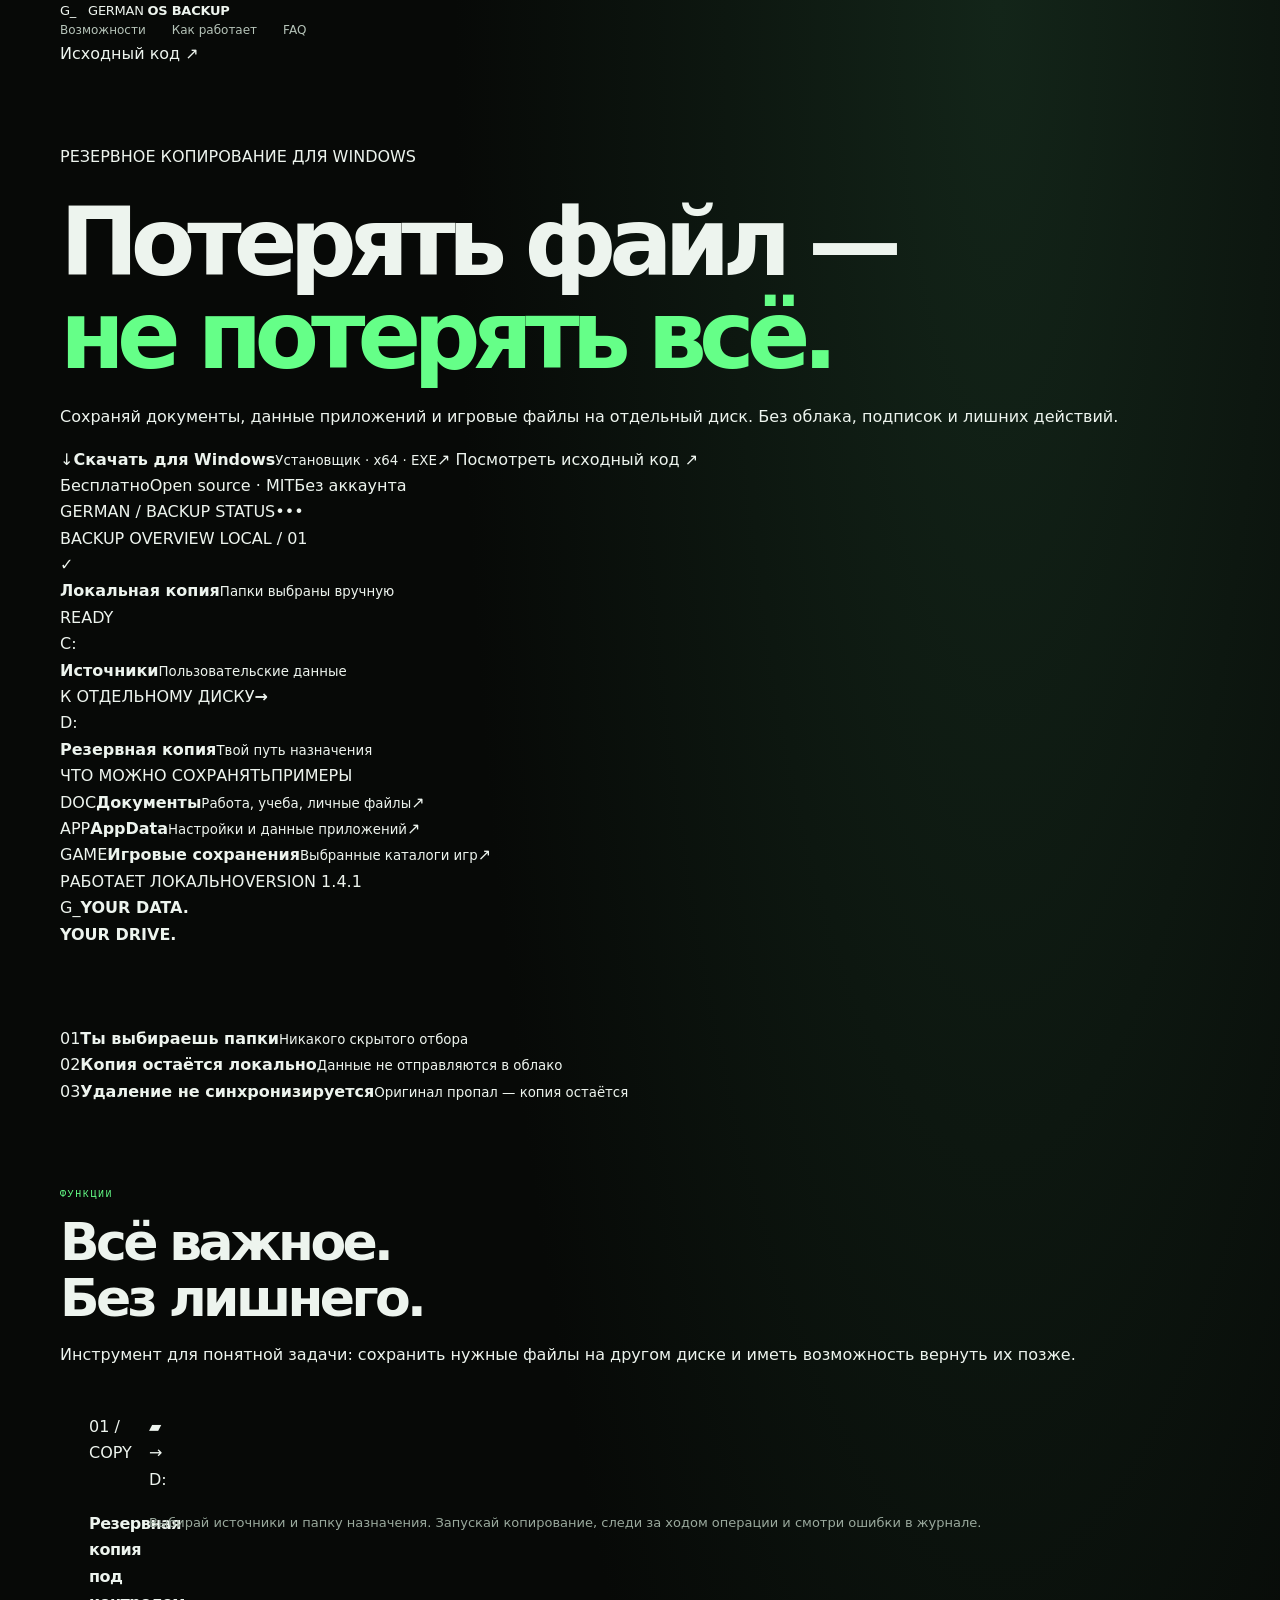
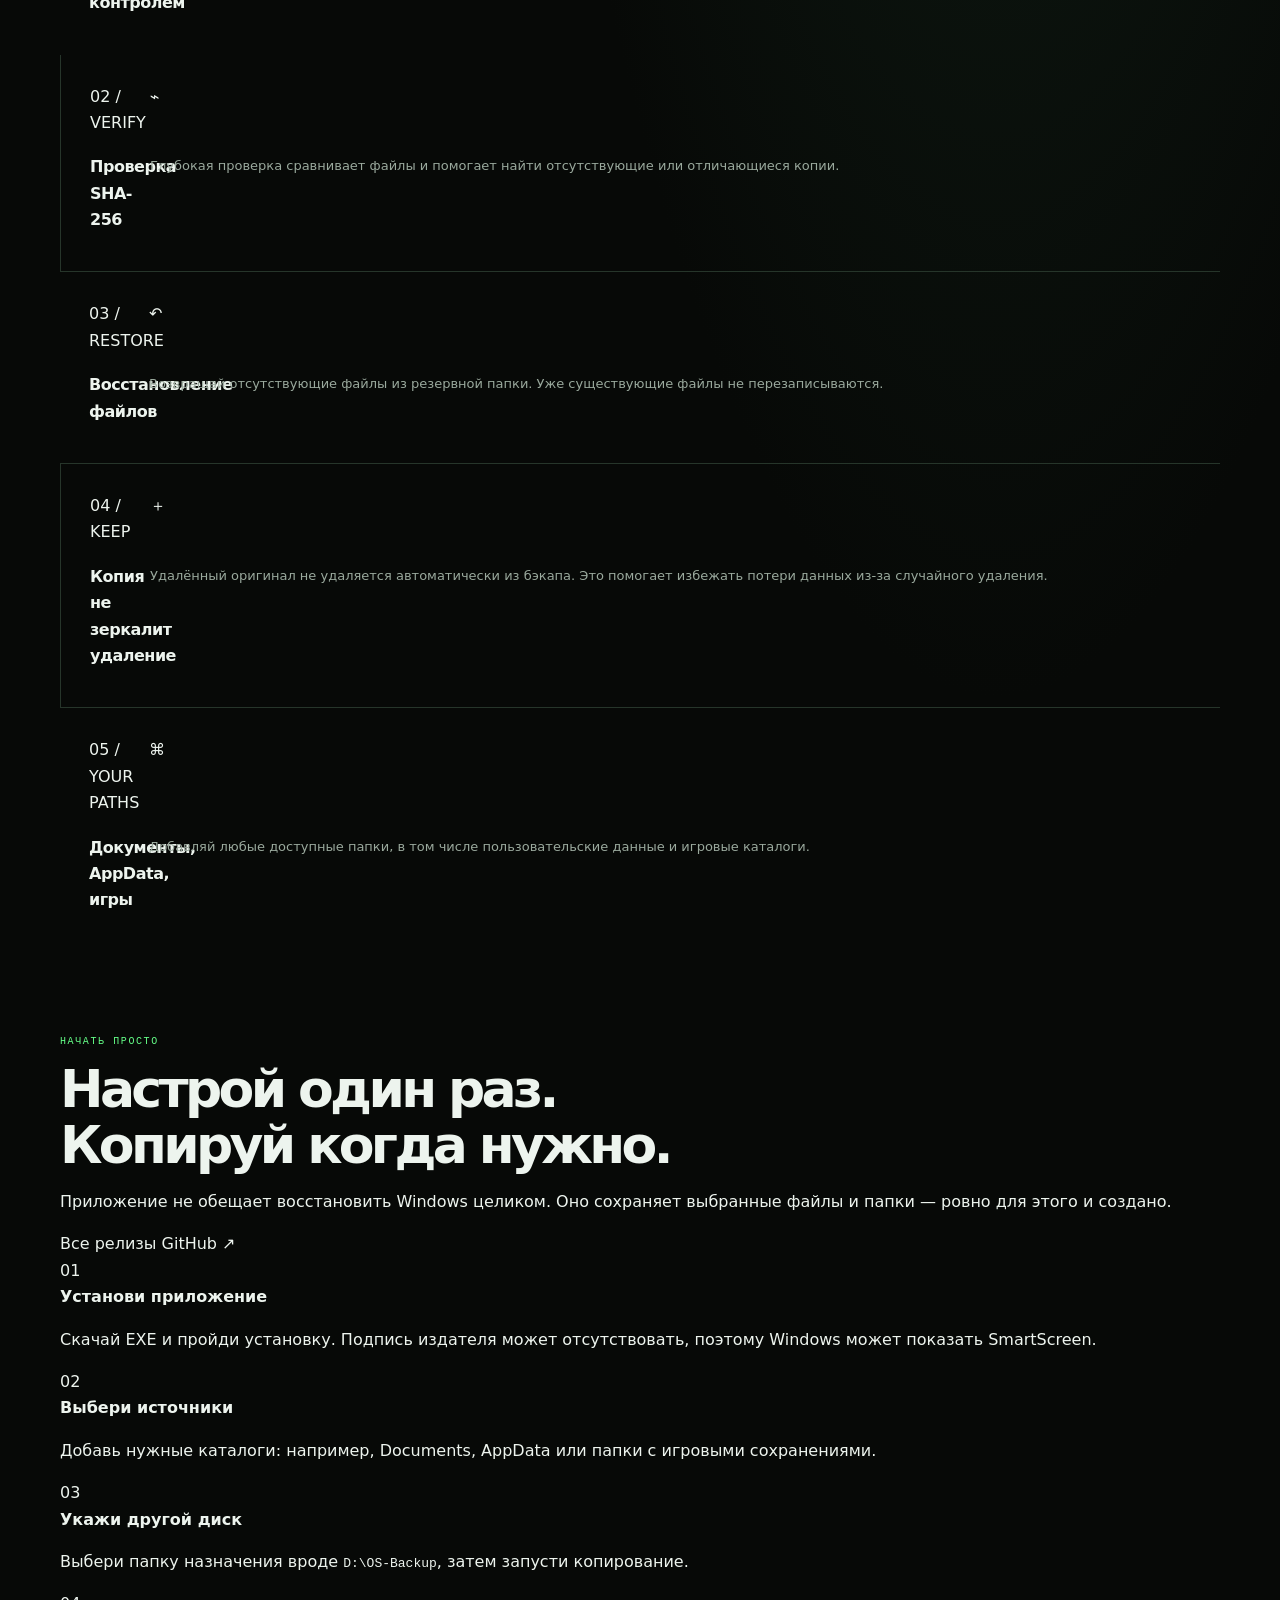
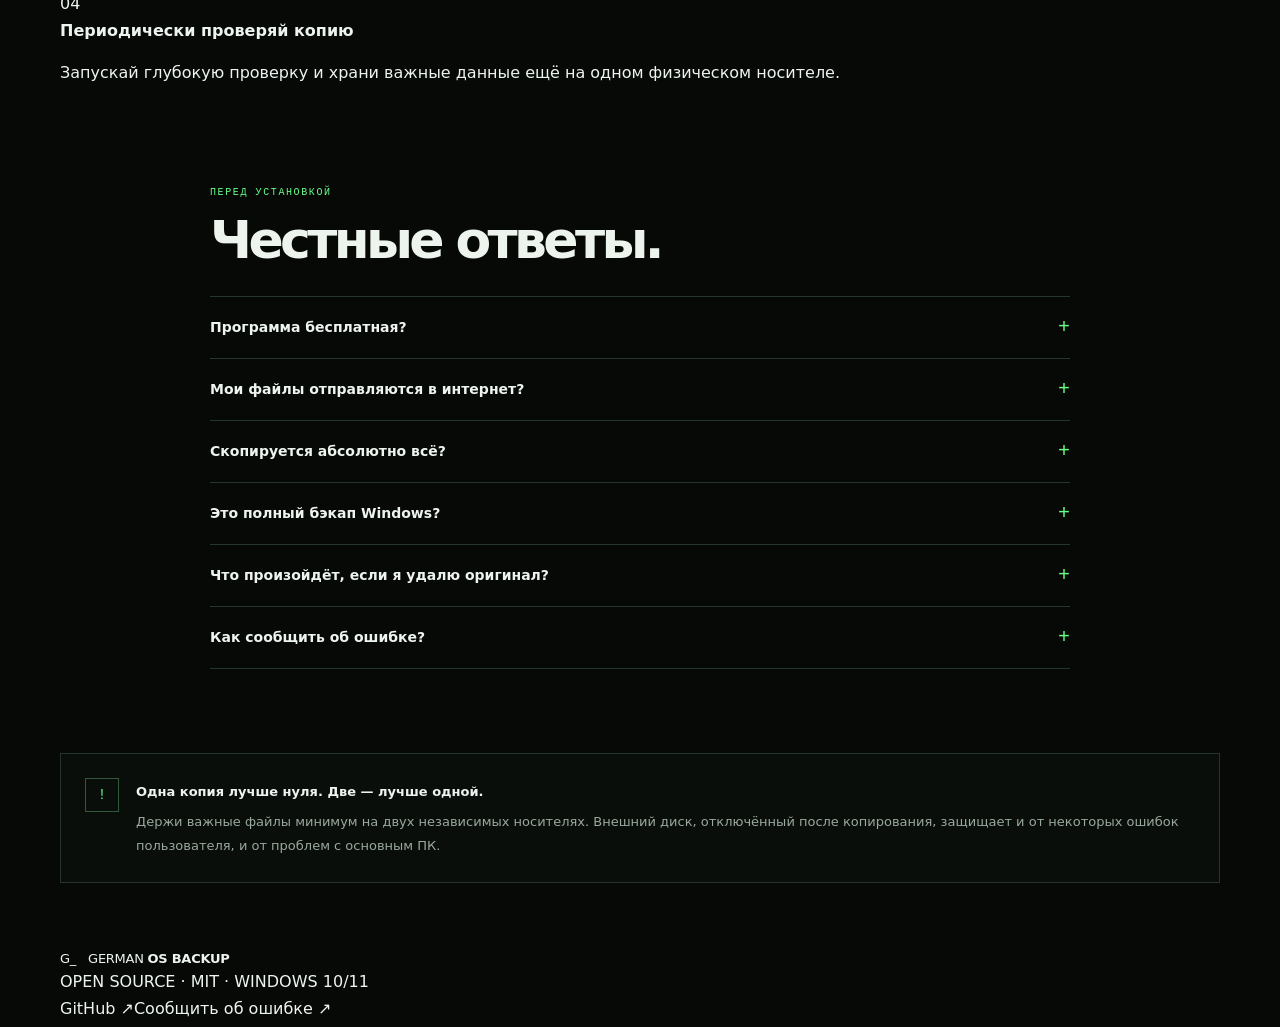
==== commit b588bf03: "Rebuild landing page structure and product story" ====
--- a/index.html
+++ b/index.html
@@ -1,37 +1,77 @@
 <!doctype html>
 <html lang="ru">
 <head>
-<meta charset="utf-8"><meta name="viewport" content="width=device-width,initial-scale=1"><meta name="theme-color" content="#050605">
+<meta charset="utf-8">
+<meta name="viewport" content="width=device-width,initial-scale=1">
+<meta name="theme-color" content="#080b09">
 <meta name="color-scheme" content="dark">
+<meta name="description" content="German OS Backup — локальное резервное копирование папок Windows на другой диск. Бесплатно, без рекламы и аккаунтов.">
 <meta property="og:type" content="website">
+<meta property="og:title" content="German OS Backup — твои файлы под защитой">
+<meta property="og:description" content="Локальные резервные копии Windows. Без аккаунтов, рекламы и облачной синхронизации.">
 <link rel="canonical" href="https://german-gpd.github.io/German-OS-Backup/">
-<meta name="description" content="German OS Backup — локальное резервное копирование папок Windows на другой диск. Бесплатно, без рекламы и аккаунтов.">
-<meta property="og:title" content="German OS Backup"><meta property="og:description" content="Твои файлы. Ещё одна копия. Локальное резервное копирование Windows без рекламы и аккаунтов.">
-<title>German OS Backup — резервная копия без лишнего</title><link rel="icon" href="favicon.svg" type="image/svg+xml"><link rel="stylesheet" href="style.css">
+<link rel="icon" href="favicon.svg" type="image/svg+xml">
+<link rel="stylesheet" href="style.css">
+<title>German OS Backup — твои файлы под защитой</title>
 </head>
 <body>
-<header class="wrap top"><a class="brand" href="#" aria-label="German OS Backup"><i>G_</i><span>German <b>OS Backup</b></span></a><nav aria-label="Основная навигация"><a href="#features">Возможности</a><a href="#setup">Установка</a><a href="#faq">Вопросы</a><a href="https://github.com/German-GPD/German-OS-Backup">GitHub ↗</a></nav></header>
+<header class="site-header">
+  <div class="wrap nav-shell">
+    <a class="brand" href="#" aria-label="German OS Backup"><span class="brand-symbol">G<span>_</span></span><span class="brand-name">GERMAN <b>OS BACKUP</b></span></a>
+    <nav aria-label="Основная навигация"><a href="#features">Возможности</a><a href="#how">Как работает</a><a href="#faq">FAQ</a></nav>
+    <a class="nav-github" href="https://github.com/German-GPD/German-OS-Backup">Исходный код <span>↗</span></a>
+  </div>
+</header>
 <main>
-<section class="hero wrap" id="downloads"><div class="eyebrow"><span class="pulse"></span> WINDOWS 10 / 11 · x64 <span class="version-tag" id="currentVersion">VERSION 1.4.0</span></div><h1>Твои файлы.<br><span>Ещё одна копия.</span></h1><p class="lead">Локальное резервное копирование без рекламы и аккаунтов. Выбери папки и отдельный диск. Для каждой папки можно включить динамическое обновление копии.</p>
-<div class="edition-picker" aria-label="Единая версия приложения"><div class="edition-heading"><span class="eyebrow">ЕДИНАЯ ВЕРСИЯ</span><span class="edition-note">Один установщик · Windows x64</span></div><div class="edition-grid single-edition"><article class="edition-card edition-cs"><div class="edition-top"><span class="edition-mark">G_</span><span class="edition-status">C# UI · WEBVIEW2 · RUST ENGINE</span></div><h2>German OS Backup</h2><p>Одно приложение с современным интерфейсом WebView2 на C# и Rust-движком для резервного копирования. Без отдельных редакций и лишних установщиков.</p><a class="btn green edition-download" href="https://github.com/German-GPD/German-OS-Backup/releases/latest">↓ Скачать единую версию <span>EXE · x64</span></a><a class="edition-source" href="https://github.com/German-GPD/German-OS-Backup">Исходный код на GitHub ↗</a></article></div></div><div class="download-note"><span class="status-dot"></span> Бесплатно · Open source · Без регистрации</div>
-<div class="diagram" aria-label="Схема резервного копирования"><div class="drive"><strong>C:</strong><div><b>Источники</b><span>Выбранные папки · AppData · игры</span></div></div><div class="arrow"><span>LOCAL COPY</span><b>→</b></div><div class="drive dest"><strong>D:</strong><div><b>Твоя папка</b><span>Другой диск на выбор</span></div></div></div><div class="meta"><span>C# + Rust engine</span><span>Windows x64</span><span>Локальная работа</span><span>MIT License</span><span id="metaVersion">Версия 1.4.0</span></div></section>
-<section class="wrap section" id="features"><div class="section-head"><div><div class="eyebrow">СДЕЛАНО ДЛЯ ПОВСЕДНЕВНОГО ИСПОЛЬЗОВАНИЯ</div><h2>Просто работает.<br><span>Не отвлекает.</span></h2></div><p>Понятная панель показывает состояние копии, объём сохранённых данных, ошибки и скорость. Для выбранных папок можно отдельно включить динамическое обновление при изменениях.</p></div>
-<div class="feature-grid"><article class="feature"><div class="feature-number">01</div><div><h3>Понятная настройка</h3><p>Добавь папки-источники, выбери каталог назначения и проверь пути перед запуском. Настройки можно изменить позже.</p></div></article>
-<article class="feature"><div class="feature-number">02</div><div><h3>Копирование под твоим контролем</h3><p>Сканирование и копирование запускаются вручную. Приложение показывает скорость, число файлов и ошибки; можно остановить текущую операцию и выбрать режим нагрузки.</p></div></article>
-<article class="feature"><div class="feature-number">03</div><div><h3>Удалил? Копия остаётся</h3><p>Если оригинал исчезает, программа не удаляет сохранённую копию автоматически. Это помогает пережить случайное удаление.</p></div></article>
-<article class="feature"><div class="feature-number">04</div><div><h3>Управление без лишнего</h3><p>Единый интерфейс приложения работает на C# и WebView2; файловые операции выполняет Rust-движок.</p></div></article><article class="feature"><div class="feature-number">05</div><div><h3>Проверка целостности</h3><p>Глубокая проверка сравнивает файлы по SHA-256 и показывает отсутствующие или отличающиеся копии.</p></div></article><article class="feature"><div class="feature-number">06</div><div><h3>Восстановление без перезаписи</h3><p>Можно вернуть отсутствующие файлы из выбранного бэкапа. Уже существующие файлы не перезаписываются.</p></div></article><article class="feature"><div class="feature-number">07</div><div><h3>Обновление в пару нажатий</h3><p>Версия видна на сайте и в приложении. Проверяй новые версии на официальной странице релизов.</p></div></article></div></section>
-<section class="wrap section targets"><div class="eyebrow">ЧТО ПОПАДАЕТ В КОПИЮ</div><h2>Выбираешь сам. Один диск.</h2><div class="target-grid">
-<div class="target"><span class="target-icon">01</span><div><b>Users</b><p>Выбери весь профиль или только нужное: документы, рабочий стол, AppData и другие доступные папки.</p></div></div>
-<div class="target"><span class="target-icon">02</span><div><b>ProgramData</b><p>Общие данные приложений и пользовательские каталоги. Можно добавить любую доступную папку.</p></div></div>
-<div class="target"><span class="target-icon">03</span><div><b>XboxGames</b><p>XboxGames, Steam-библиотеки и другие каталоги с играми — через выбор произвольной папки.</p></div></div></div><p class="subtle">Источники настраиваются кнопкой «Источники…» прямо в приложении. Сохраняются файлы и структура папок; это не полный образ диска и не автоматическое восстановление Windows.</p></section>
-<section class="setup-band" id="setup"><div class="wrap setup-layout"><div><div class="eyebrow">БЫСТРЫЙ СТАРТ</div><h2>От загрузки<br>до первой копии.</h2><p>Скачай установщик и запусти его. После настройки источников и папки назначения сам нажми кнопку создания или обновления копии.</p><a class="btn green" href="#downloads">Скачать приложение ↓</a></div>
-<ol class="steps"><li><span>1</span><div><b>Скачай установщик</b><p>Скачай единственный EXE-установщик и запусти установку.</p></div></li><li><span>2</span><div><b>Запусти установщик</b><p>Подтверди установку. Приложение запускается после установки; Windows SmartScreen может предупредить о неизвестном издателе.</p></div></li><li><span>3</span><div><b>Выбери другой диск</b><p>Например, <code>D:\OS-Backup</code>. Системный диск для резервной копии не подходит.</p></div></li><li><span>4</span><div><b>Готово</b><p>Открой приложение и нажми «Начать копирование». Первое копирование может занять время.</p></div></li></ol></div></section>
-<section class="wrap section faq" id="faq"><div class="eyebrow">ПЕРЕД УСТАНОВКОЙ</div><h2>Коротко о важном.</h2>
-<details><summary>Какая версия сейчас актуальна?</summary><p>Версия сайта берётся из version.json. В релизе будет один установщик единого приложения. Если ссылки временно не работают, проверь статус сборки в GitHub Actions.</p></details><details><summary>Как обновить программу?</summary><p>Проверяй новые версии через GitHub Releases. Настройки и резервные копии хранятся отдельно от установщика.</p></details><details><summary>Программа бесплатная?</summary><p>Да. Проект открыт под лицензией MIT. Нет рекламы, аккаунта, телеметрии и сетевой синхронизации. Подключение к GitHub происходит только при ручной проверке обновлений.</p></details>
-<details><summary>Она удаляет резервные копии?</summary><p>Нет, удаление оригинального файла не удаляет его копию. Поэтому со временем резервная папка может занимать больше места.</p></details>
-<details><summary>Скопируется абсолютно всё?</summary><p>Нет гарантии. Файлы, занятые другими программами или закрытые правами доступа, могут пропускаться; ошибки записываются в журнал. Установщик запрашивает административные права для установки, но доступ к файлам всё равно зависит от разрешений Windows.</p></details>
-<details><summary>Как проверить, что копия не повреждена?</summary><p>В приложении запусти «Глубокая проверка (SHA-256)». Проверка читает исходные и резервные файлы, поэтому для большой библиотеки может занять время.</p></details><details><summary>Как вернуть файлы после переустановки Windows?</summary><p>Открой функцию «Восстановить», укажи прежнюю папку бэкапа и папку назначения. Восстановятся только отсутствующие файлы; существующие не перезаписываются.</p></details><details><summary>Можно ли восстановить Windows целиком?</summary><p>Нет. Это копирование отдельных файлов и папок, а не образ системы, копия загрузчика или полноценная система восстановления.</p></details>
-<details><summary>Куда обращаться, если что-то не работает?</summary><p>Открой журнал через меню значка в трее, затем создай issue в GitHub и приложи подходящий фрагмент журнала. Перед публикацией удали личные пути и приватные данные.</p></details></section>
-<section class="wrap safety"><div class="safety-mark">!</div><div><b>Резервная копия — не магия.</b><p>Первое копирование может занять часы и потребовать много места. Для важных файлов держи ещё одну копию на отдельном физическом носителе и периодически проверяй, что файлы действительно открываются.</p></div></section>
+<section class="hero wrap" id="downloads">
+  <div class="hero-copy">
+    <div class="overline"><span class="live-dot"></span> РЕЗЕРВНОЕ КОПИРОВАНИЕ ДЛЯ WINDOWS</div>
+    <h1>Потерять файл —<br><span>не потерять всё.</span></h1>
+    <p class="hero-lead">Сохраняй документы, данные приложений и игровые файлы на отдельный диск. Без облака, подписок и лишних действий.</p>
+    <div class="hero-actions">
+      <a class="download-button" href="https://github.com/German-GPD/German-OS-Backup/releases/latest/download/GermanOSBackup-Setup-x64.exe"><span class="download-icon">↓</span><span class="download-label"><b>Скачать для Windows</b><small>Установщик · x64 · EXE</small></span><span class="download-arrow">↗</span></a>
+      <a class="source-link" href="https://github.com/German-GPD/German-OS-Backup">Посмотреть исходный код <span>↗</span></a>
+    </div>
+    <div class="trust-line"><span>Бесплатно</span><i></i><span>Open source · MIT</span><i></i><span>Без аккаунта</span></div>
+  </div>
+  <div class="hero-visual" aria-label="Иллюстрация интерфейса резервного копирования">
+    <div class="visual-top"><div class="window-controls"><i></i><i></i><i></i></div><span>GERMAN / BACKUP STATUS</span><span class="visual-menu">•••</span></div>
+    <div class="visual-body">
+      <div class="visual-label">BACKUP OVERVIEW <span>LOCAL / 01</span></div>
+      <div class="backup-status"><div><span class="status-check">✓</span><div><b>Локальная копия</b><small>Папки выбраны вручную</small></div></div><span class="status-pill">READY</span></div>
+      <div class="storage-route"><div class="storage-node"><span class="disk-glyph">C:</span><div><b>Источники</b><small>Пользовательские данные</small></div></div><div class="route-line"><span>К ОТДЕЛЬНОМУ ДИСКУ</span><b>→</b></div><div class="storage-node"><span class="disk-glyph target-disk">D:</span><div><b>Резервная копия</b><small>Твой путь назначения</small></div></div></div>
+      <div class="visual-divider"></div>
+      <div class="file-heading"><span>ЧТО МОЖНО СОХРАНЯТЬ</span><span>ПРИМЕРЫ</span></div>
+      <div class="file-row"><span class="file-type">DOC</span><span class="file-name"><b>Документы</b><small>Работа, учеба, личные файлы</small></span><span class="file-mark">↗</span></div>
+      <div class="file-row"><span class="file-type">APP</span><span class="file-name"><b>AppData</b><small>Настройки и данные приложений</small></span><span class="file-mark">↗</span></div>
+      <div class="file-row"><span class="file-type">GAME</span><span class="file-name"><b>Игровые сохранения</b><small>Выбранные каталоги игр</small></span><span class="file-mark">↗</span></div>
+      <div class="visual-footer"><span><i></i> РАБОТАЕТ ЛОКАЛЬНО</span><span id="visualVersion">VERSION 1.4.1</span></div>
+    </div>
+    <div class="visual-stamp"><span>G_</span><b>YOUR DATA.<br>YOUR DRIVE.</b></div>
+  </div>
+</section>
+<section class="proof-strip"><div class="wrap proof-grid"><div><span class="proof-num">01</span><b>Ты выбираешь папки</b><small>Никакого скрытого отбора</small></div><div><span class="proof-num">02</span><b>Копия остаётся локально</b><small>Данные не отправляются в облако</small></div><div><span class="proof-num">03</span><b>Удаление не синхронизируется</b><small>Оригинал пропал — копия остаётся</small></div></div></section>
+<section class="wrap section" id="features">
+  <div class="section-heading"><div><div class="eyebrow">ФУНКЦИИ</div><h2>Всё важное.<br><span>Без лишнего.</span></h2></div><p>Инструмент для понятной задачи: сохранить нужные файлы на другом диске и иметь возможность вернуть их позже.</p></div>
+  <div class="feature-layout">
+    <article class="feature feature-main"><span class="feature-index">01 / COPY</span><div class="feature-graphic"><div class="graphic-folder">▰</div><div class="graphic-arrow">→</div><div class="graphic-drive">D:</div></div><h3>Резервная копия под контролем</h3><p>Выбирай источники и папку назначения. Запускай копирование, следи за ходом операции и смотри ошибки в журнале.</p></article>
+    <article class="feature"><span class="feature-index">02 / VERIFY</span><div class="feature-icon">⌁</div><h3>Проверка SHA-256</h3><p>Глубокая проверка сравнивает файлы и помогает найти отсутствующие или отличающиеся копии.</p></article>
+    <article class="feature"><span class="feature-index">03 / RESTORE</span><div class="feature-icon">↶</div><h3>Восстановление файлов</h3><p>Возвращай отсутствующие файлы из резервной папки. Уже существующие файлы не перезаписываются.</p></article>
+    <article class="feature"><span class="feature-index">04 / KEEP</span><div class="feature-icon">＋</div><h3>Копия не зеркалит удаление</h3><p>Удалённый оригинал не удаляется автоматически из бэкапа. Это помогает избежать потери данных из-за случайного удаления.</p></article>
+    <article class="feature"><span class="feature-index">05 / YOUR PATHS</span><div class="feature-icon">⌘</div><h3>Документы, AppData, игры</h3><p>Добавляй любые доступные папки, в том числе пользовательские данные и игровые каталоги.</p></article>
+  </div>
+</section>
+<section class="how-section" id="how"><div class="wrap how-layout"><div class="how-intro"><div class="eyebrow">НАЧАТЬ ПРОСТО</div><h2>Настрой один раз.<br><span>Копируй когда нужно.</span></h2><p>Приложение не обещает восстановить Windows целиком. Оно сохраняет выбранные файлы и папки — ровно для этого и создано.</p><a class="text-arrow" href="https://github.com/German-GPD/German-OS-Backup/releases/latest">Все релизы GitHub <span>↗</span></a></div><div class="how-steps"><div class="how-step"><span>01</span><div><b>Установи приложение</b><p>Скачай EXE и пройди установку. Подпись издателя может отсутствовать, поэтому Windows может показать SmartScreen.</p></div></div><div class="how-step"><span>02</span><div><b>Выбери источники</b><p>Добавь нужные каталоги: например, Documents, AppData или папки с игровыми сохранениями.</p></div></div><div class="how-step"><span>03</span><div><b>Укажи другой диск</b><p>Выбери папку назначения вроде <code>D:\OS-Backup</code>, затем запусти копирование.</p></div></div><div class="how-step"><span>04</span><div><b>Периодически проверяй копию</b><p>Запускай глубокую проверку и храни важные данные ещё на одном физическом носителе.</p></div></div></div></div></section>
+<section class="wrap section faq" id="faq"><div class="eyebrow">ПЕРЕД УСТАНОВКОЙ</div><h2>Честные ответы.</h2><div class="faq-list">
+<details><summary>Программа бесплатная?</summary><p>Да. Проект распространяется под лицензией MIT. В приложении нет рекламы, аккаунта и телеметрии.</p></details>
+<details><summary>Мои файлы отправляются в интернет?</summary><p>Копирование выполняется локально. Сетевые запросы нужны только при ручной проверке обновлений через GitHub, если эта функция используется.</p></details>
+<details><summary>Скопируется абсолютно всё?</summary><p>Нет такой гарантии. Файлы, занятые другими программами или закрытые правами доступа, могут быть пропущены. Проверяй журнал и результат копирования.</p></details>
+<details><summary>Это полный бэкап Windows?</summary><p>Нет. Программа копирует выбранные файлы и папки, а не создаёт образ системы и не сохраняет загрузчик Windows.</p></details>
+<details><summary>Что произойдёт, если я удалю оригинал?</summary><p>Резервная копия не удаляет сохранённый файл автоматически. Из-за этого каталог бэкапа со временем может занимать больше места.</p></details>
+<details><summary>Как сообщить об ошибке?</summary><p>Создай issue на GitHub и приложи подходящий фрагмент журнала. Перед публикацией убери личные пути и другие приватные данные.</p></details>
+</div></section>
+<section class="wrap safety"><span class="safety-mark">!</span><div><b>Одна копия лучше нуля. Две — лучше одной.</b><p>Держи важные файлы минимум на двух независимых носителях. Внешний диск, отключённый после копирования, защищает и от некоторых ошибок пользователя, и от проблем с основным ПК.</p></div></section>
 </main>
-<footer class="wrap foot"><a class="brand" href="#"><i>G_</i><span>German <b>OS Backup</b></span></a><span>Open source · MIT · Windows x64 · <span id="footerVersion">v1.4.0</span></span><div><a href="https://github.com/German-GPD/German-OS-Backup">Исходный код ↗</a><a href="https://github.com/German-GPD/German-OS-Backup/issues">Сообщить о проблеме ↗</a></div></footer><script src="script.js"></script></body></html>+<footer class="site-footer"><div class="wrap footer-inner"><a class="brand" href="#"><span class="brand-symbol">G<span>_</span></span><span class="brand-name">GERMAN <b>OS BACKUP</b></span></a><span class="footer-meta">OPEN SOURCE · MIT · WINDOWS 10/11</span><div class="footer-links"><a href="https://github.com/German-GPD/German-OS-Backup">GitHub ↗</a><a href="https://github.com/German-GPD/German-OS-Backup/issues">Сообщить об ошибке ↗</a></div></div></footer>
+<script src="script.js"></script>
+</body></html>
--- a/style.css
+++ b/style.css
@@ -1,102 +1,27 @@
-:root{color-scheme:dark;--bg:#101310;--line:#2b342d;--text:#f0f3ef;--muted:#a0aaa2;--green:#a0f4b1;--mica:rgba(18,23,19,.72);--max:1080px}*{box-sizing:border-box}html{scroll-behavior:smooth;scroll-padding-top:24px}body{margin:0;background:radial-gradient(ellipse at 50% -8%,#243729 0,transparent 43rem),var(--bg);color:var(--text);font-family:Manrope,Segoe UI,sans-serif;line-height:1.7}a{color:inherit;text-decoration:none}a:focus-visible,summary:focus-visible{outline:2px solid var(--green);outline-offset:4px}.wrap{width:min(var(--max),calc(100% - 44px));margin-inline:auto}.top{min-height:78px;display:flex;align-items:center;justify-content:space-between;border-bottom:1px solid #ffffff10;gap:20px}.brand{display:flex;align-items:center;gap:10px;font-size:13px;letter-spacing:-.02em;white-space:nowrap}.brand i{font:800 15px Manrope;color:var(--green);border:1px solid #a0f4b160;padding:3px 5px;font-style:normal}.brand b{font-weight:800}nav{display:flex;gap:24px;font-size:11px;color:#bdc6bf}nav a,footer a{transition:color .18s}nav a:hover,footer a:hover{color:var(--green)}.hero{text-align:center;padding:91px 0 78px}.eyebrow{font:10px 'DM Mono',monospace;letter-spacing:.15em;color:var(--green)}.pulse,.status-dot{display:inline-block;width:6px;height:6px;background:var(--green);border-radius:50%;margin:0 8px 1px 0;box-shadow:0 0 14px #a0f4b180}h1{font-size:clamp(49px,7.8vw,88px);letter-spacing:-.078em;line-height:1.04;margin:24px 0}h1 span,.section-head h2 span{color:var(--green)}.lead{max-width:640px;margin:0 auto;color:#aab4ac;font-size:14px;line-height:1.9}.actions{display:flex;justify-content:center;gap:11px;margin:28px 0 12px;flex-wrap:wrap}.btn{min-height:47px;display:inline-flex;align-items:center;justify-content:center;gap:15px;padding:11px 17px;border:1px solid #3a453c;background:#171c18;font-size:12px;font-weight:800;transition:transform .18s,border-color .18s,background .18s}.btn span{font:9px 'DM Mono',monospace;opacity:.7}.btn:hover{transform:translateY(-2px);border-color:#788c7b}.btn.green{background:var(--green);color:#102015;border-color:var(--green)}.btn.green:hover{background:#c0ffcc}.download-note{font-size:10px;color:#8e9b91;margin:13px 0 40px}.diagram{max-width:790px;margin:auto;padding:25px 28px;display:grid;grid-template-columns:1fr 125px 1fr;align-items:center;gap:17px;text-align:left;border:1px solid #39453b;background:linear-gradient(135deg,#1b221c,#131713);box-shadow:0 25px 80px #0003}.drive{display:flex;align-items:center;gap:13px;min-width:0}.drive strong{display:grid;place-items:center;flex:0 0 44px;height:44px;border:1px solid #526353;font:14px 'DM Mono',monospace;color:var(--green)}.drive div{min-width:0}.drive b,.drive span{display:block}.drive b{font-size:12px}.drive span{font-size:10px;color:var(--muted);overflow-wrap:anywhere}.arrow{text-align:center;color:#879889;font:9px 'DM Mono',monospace;letter-spacing:.08em}.arrow b{display:block;color:var(--green);font-size:23px;font-weight:400;line-height:1.3}.meta{display:flex;justify-content:center;gap:20px;flex-wrap:wrap;margin-top:20px;color:#78857b;font:9px 'DM Mono',monospace;text-transform:uppercase;letter-spacing:.08em}.section{padding:78px 0}.section-head{display:grid;grid-template-columns:1fr .65fr;align-items:end;gap:40px;margin-bottom:28px}h2{font-size:clamp(32px,4vw,46px);letter-spacing:-.065em;line-height:1.2;margin:14px 0 0}.section-head>p,.subtle{font-size:12px;color:var(--muted);line-height:1.9;margin:0}.feature-grid{display:grid;grid-template-columns:repeat(2,minmax(0,1fr));border:1px solid var(--line)}.feature{display:grid;grid-template-columns:42px 1fr;gap:17px;padding:27px;min-height:170px}.feature:nth-child(even){border-left:1px solid var(--line)}.feature:nth-child(n+3){border-top:1px solid var(--line)}.feature-number{font:11px 'DM Mono',monospace;color:var(--green);padding-top:4px}.feature h3{font-size:15px;letter-spacing:-.025em;margin:0 0 8px}.feature p,.target p,.steps p,.faq details p,.safety p{font-size:12px;color:var(--muted);line-height:1.9;margin:0}.targets{border-top:1px solid var(--line)}.target-grid{display:grid;grid-template-columns:repeat(3,minmax(0,1fr));margin:29px 0 18px;border:1px solid var(--line)}.target{display:flex;gap:15px;padding:23px;min-width:0}.target+.target{border-left:1px solid var(--line)}.target-icon{display:grid;place-items:center;flex:0 0 35px;height:35px;border:1px solid #3b4b3d;color:var(--green);font:10px 'DM Mono',monospace}.target b{font-size:13px}.target p{margin-top:6px}.setup-band{background:#151b16;border-block:1px solid var(--line)}.setup-layout{display:grid;grid-template-columns:.8fr 1fr;gap:80px;padding-block:75px}.setup-layout h2{margin:14px 0}.setup-layout>div>p{max-width:320px;font-size:12px;color:var(--muted);line-height:1.9;margin:17px 0 23px}.steps{list-style:none;margin:0;padding:0}.steps li{display:grid;grid-template-columns:35px 1fr;gap:16px;padding:0 0 23px}.steps li:last-child{padding-bottom:0}.steps li>span{display:grid;place-items:center;width:30px;height:30px;border:1px solid #3d5140;color:var(--green);font:11px 'DM Mono',monospace}.steps b{font-size:13px}.steps p{margin-top:4px}.steps code{color:#d9f5df;background:#202921;padding:2px 4px;font-size:11px}.faq{max-width:820px}.faq h2{margin-bottom:26px}.faq details{border-top:1px solid var(--line);padding:17px 0}.faq details:last-child{border-bottom:1px solid var(--line)}.faq summary{cursor:pointer;list-style:none;font-size:13px;font-weight:700;display:flex;align-items:center;justify-content:space-between;gap:18px}.faq summary::-webkit-details-marker{display:none}.faq summary::after{content:'+';font:18px 'DM Mono',monospace;color:var(--green)}.faq details[open] summary::after{content:'−'}.faq details p{max-width:700px;padding:12px 25px 0 0}.safety{display:flex;gap:17px;align-items:flex-start;padding:22px;margin-bottom:65px;border:1px solid #3b463c;background:#131813}.safety-mark{display:grid;place-items:center;flex:0 0 28px;height:28px;border:1px solid #5d765f;color:var(--green);font:14px 'DM Mono',monospace}.safety b{font-size:12px}.safety p{margin-top:5px}.foot{border-top:1px solid var(--line);min-height:82px;display:flex;align-items:center;justify-content:space-between;gap:18px;font-size:10px;color:#8f9a91;padding-block:15px}.foot>div{display:flex;gap:18px;flex-wrap:wrap}@media(max-width:760px){.top{min-height:70px}nav{gap:13px}nav a:nth-child(-n+2){display:none}.hero{padding:70px 0 58px}.lead{font-size:13px}.diagram{grid-template-columns:1fr;padding:20px;gap:17px}.arrow{display:flex;align-items:center;justify-content:center;gap:12px}.arrow b{transform:rotate(90deg)}.section{padding:58px 0}.section-head,.setup-layout{grid-template-columns:1fr;gap:18px}.feature-grid{grid-template-columns:1fr}.feature:nth-child(even){border-left:0}.feature:nth-child(n+2){border-top:1px solid var(--line)}.target-grid{grid-template-columns:1fr}.target+.target{border-left:0;border-top:1px solid var(--line)}.setup-layout{padding-block:55px}.foot{align-items:flex-start;flex-direction:column}.foot>div{gap:14px}}@media(max-width:420px){.wrap{width:calc(100% - 30px)}h1{font-size:48px}.actions{align-items:stretch;flex-direction:column}.btn{width:100%}.meta{gap:10px 15px}.feature{padding:21px;grid-template-columns:30px 1fr}.safety{padding:16px}}@media(prefers-reduced-motion:reduce){*,*::before,*::after{scroll-behavior:auto!important;transition:none!important}}
-.version-tag{display:inline-block;margin-left:8px;padding:3px 6px;border:1px solid #48604c;color:var(--green);font:9px "DM Mono",monospace;letter-spacing:.06em;vertical-align:middle}.version-tag:before{content:"· ";opacity:.7}
-
-/* Edition selector */
-.edition-picker{margin:28px 0 10px;max-width:760px}.edition-heading{display:flex;align-items:center;justify-content:space-between;gap:16px;margin-bottom:12px}.edition-heading .eyebrow{margin:0}.edition-note{font-size:10px;color:var(--muted)}.edition-grid{display:grid;grid-template-columns:1fr 1fr;gap:12px}.edition-card{position:relative;min-width:0;padding:20px;border:1px solid var(--line);background:linear-gradient(145deg,#171d18,#111411);transition:border-color .18s,transform .18s}.edition-card:hover{border-color:#607e65;transform:translateY(-2px)}.edition-rust{border-top:2px solid var(--green)}.edition-cs{border-top:2px solid #778bff}.edition-top{display:flex;align-items:center;justify-content:space-between;gap:8px}.edition-mark{display:grid;place-items:center;width:35px;height:35px;border:1px solid #435747;color:var(--green);font:12px 'DM Mono',monospace}.edition-cs .edition-mark{color:#aab5ff;border-color:#434b75}.edition-status{font:9px 'DM Mono',monospace;color:var(--muted);letter-spacing:.04em}.edition-card h2{font-size:22px;letter-spacing:-.04em;margin:15px 0 5px}.edition-card p{min-height:58px;font-size:11px;color:var(--muted);line-height:1.7;margin:0 0 17px}.edition-download{width:100%;justify-content:space-between;gap:8px;padding-inline:12px;font-size:11px}.edition-download span{font-size:9px}.edition-source{display:inline-block;margin-top:12px;color:#aeb8af;font-size:10px}.edition-source:hover{color:var(--green)}.edition-cs .edition-download{border-color:#515b83}.edition-cs .edition-download:hover{border-color:#aab5ff;color:#dce0ff}
-@media(max-width:560px){.edition-grid{grid-template-columns:1fr}.edition-card p{min-height:0}.edition-heading{align-items:flex-start;flex-direction:column;gap:4px}.edition-card{padding:17px}}
-
-
-/* Premium consistency pass: one restrained green system, sharper geometry, local fonts. */
-:root{--bg:#0d100e;--line:#29322c;--text:#edf2ee;--muted:#9ba79e;--green:#a0f0ae;--max:1120px}
-body{font-family:"Segoe UI",Inter,system-ui,sans-serif;background:linear-gradient(180deg,#121813 0,#0d100e 560px);line-height:1.68}
-.brand i,.edition-mark,.feature-number,.target-icon,.steps li>span,.safety-mark{border-radius:2px}
-.edition-picker{max-width:820px;margin:32px auto 10px}
-.edition-grid{gap:14px}
-.edition-card{border-radius:3px;background:#121713;border-color:#2a352d;box-shadow:0 14px 38px #00000018}
-.edition-card:hover{transform:translateY(-2px);border-color:#6b8b70}
-.edition-rust,.edition-cs{border-top:2px solid var(--green)}
-.edition-cs .edition-mark{color:var(--green);border-color:#435747}
-.edition-cs .edition-download{border-color:#435747}
-.edition-cs .edition-download:hover{border-color:var(--green);color:var(--text)}
-.edition-download,.btn{border-radius:2px;box-shadow:none}
-.btn{transition:background .16s,border-color .16s,color .16s}
-.btn:hover{transform:none}
-.btn.green{background:var(--green);border-color:var(--green)}
-.btn.green:hover{background:#b8ffc3}
-.diagram,.feature-grid,.target-grid,.safety{border-radius:3px}
-.diagram{background:#121713;border-color:#2a352d;box-shadow:0 20px 60px #00000020}
-.feature-grid,.target-grid{border-color:var(--line)}
-.feature:nth-child(even),.feature:nth-child(n+3),.target+.target{border-color:var(--line)}
-.setup-band{background:#111612;border-color:var(--line)}
-.faq details,.faq details:last-child{border-color:var(--line)}
-.safety{background:#111612;border-color:#344438}
-a:focus-visible,summary:focus-visible{outline-offset:3px}
-::selection{background:#a0f0ae;color:#101610}
-@media(max-width:560px){.edition-grid{gap:10px}.edition-card{padding:17px}.edition-picker{margin-top:25px}}
-
-/* Windows Mica-inspired surfaces: sharp geometry, system accent, no pill UI */
-*,*::before,*::after{border-radius:0!important}
-
-body{background:linear-gradient(135deg,color-mix(in srgb,var(--green) 9%,transparent),transparent 36rem),#0e120f;background-attachment:fixed}
-.top,.foot{border-color:color-mix(in srgb,var(--green) 20%,#ffffff10)}
-.edition-card,.diagram,.setup-band,.safety{background:var(--mica);backdrop-filter:blur(24px) saturate(140%);-webkit-backdrop-filter:blur(24px) saturate(140%)}
-.edition-rust,.edition-cs{border-top:2px solid var(--green)}
-.edition-cs .edition-mark{color:var(--green);border-color:color-mix(in srgb,var(--green) 48%,transparent)}
-.edition-mark,.drive strong,.target-icon,.feature-number,.steps li>span,.safety-mark{color:var(--green);border-color:color-mix(in srgb,var(--green) 40%,transparent)}
-.btn.green{background:var(--green);border-color:var(--green);color:#0d140f}
-::selection{background:var(--green);color:#0d140f}
-@media(prefers-reduced-transparency:reduce){.edition-card,.diagram,.setup-band,.safety{backdrop-filter:none;-webkit-backdrop-filter:none}}
-
-/* One product card: unified app, no edition comparison. */
-.single-edition{grid-template-columns:minmax(0,620px);justify-content:center}
-.single-edition .edition-card{width:100%;text-align:left}
-.single-edition .edition-download{background:var(--green);color:#0d140f;border-color:var(--green)}
-.single-edition .edition-download:hover{background:color-mix(in srgb,var(--green) 85%,white)}
-.single-edition .edition-card p{min-height:0}
-
-
-/* Strict black + green identity: no Windows blue accent leakage. */
-:root{
-  color-scheme:dark;
-  --bg:#050605;
-  --line:#1d2b20;
-  --text:#edf8ef;
-  --muted:#94a398;
-  --green:#43ff78;
-  --mica:rgba(8,11,9,.96);
-}
-html,body{background:#050605!important;color:var(--text)}
-body{
-  background:
-    radial-gradient(ellipse at 50% -12%,rgba(20,76,35,.20),transparent 34rem),
-    #050605!important;
-  background-attachment:fixed;
-}
-.top,.foot{border-color:#1d2b20}
-.edition-card,.diagram,.setup-band,.safety{
-  background:#090c0a!important;
-  border-color:#1d2b20;
-  backdrop-filter:none;
-  -webkit-backdrop-filter:none;
-  box-shadow:none;
-}
-.edition-rust,.edition-cs{border-top:2px solid var(--green)}
-.edition-cs .edition-mark,.edition-cs .edition-download,
-.edition-cs .edition-download:hover{color:var(--green);border-color:#245c33}
-.edition-cs .edition-download{background:#0b140d;color:var(--green)}
-.edition-cs .edition-download:hover{background:#102316}
-.btn.green,.single-edition .edition-download{
-  background:var(--green)!important;
-  border-color:var(--green)!important;
-  color:#041006!important;
-}
-.btn.green:hover,.single-edition .edition-download:hover{background:#7dff9e!important}
-.edition-mark,.drive strong,.target-icon,.feature-number,.steps li>span,.safety-mark{
-  color:var(--green);
-  border-color:#245c33;
-}
-.version-tag{border-color:#245c33;color:var(--green)}
-::selection{background:var(--green);color:#041006}
-a:focus-visible,summary:focus-visible{outline-color:var(--green)}
-.pulse,.status-dot{background:var(--green);box-shadow:0 0 10px #43ff7840}
-@media(prefers-reduced-transparency:reduce){.edition-card,.diagram,.setup-band,.safety{backdrop-filter:none;-webkit-backdrop-filter:none}}
+:root{color-scheme:dark;--bg:#070907;--panel:#0d120e;--panel2:#101711;--line:#26352a;--text:#edf4ee;--muted:#9aa99d;--green:#65ff88;--green2:#b1ffc0;--max:1160px}
+*{box-sizing:border-box;border-radius:0!important}
+html{scroll-behavior:smooth;scroll-padding-top:90px;background:var(--bg)}
+body{margin:0;background:radial-gradient(ellipse at 78% 0%,#132519 0,transparent 34rem),var(--bg);color:var(--text);font-family:"Segoe UI",Inter,system-ui,sans-serif;line-height:1.65}
+a{color:inherit;text-decoration:none}a:focus-visible,summary:focus-visible{outline:2px solid var(--green);outline-offset:4px}
+.wrap{width:min(var(--max),calc(100% - 48px));margin-inline:auto}
+.top{height:76px;display:flex;align-items:center;justify-content:space-between;gap:24px;border-bottom:1px solid var(--line)}
+.brand{display:flex;align-items:center;gap:12px;font-size:13px;letter-spacing:-.02em;white-space:nowrap}.brand i{width:36px;height:36px;display:grid;place-items:center;border:1px solid #3b7548;color:var(--green);font:800 14px "Segoe UI",sans-serif;font-style:normal}.brand b{font-weight:800}
+nav{display:flex;align-items:center;gap:26px;font-size:12px;color:#b5c3b8}nav a{transition:color .15s}nav a:hover,footer a:hover{color:var(--green)}
+.hero{padding:76px 0 78px;position:relative}.hero:before{content:"";position:absolute;z-index:-1;top:10px;right:-5%;width:55%;height:420px;background:radial-gradient(ellipse,#173a20 0,transparent 68%);opacity:.42;pointer-events:none}
+.eyebrow{font:10px "Cascadia Code",Consolas,monospace;letter-spacing:.16em;color:var(--green);text-transform:uppercase}.pulse,.status-dot{display:inline-block;width:7px;height:7px;background:var(--green);margin:0 8px 1px 0;box-shadow:0 0 13px #65ff8845}
+h1{font-size:clamp(54px,7.4vw,94px);line-height:.99;letter-spacing:-.085em;font-weight:800;margin:26px 0 22px}h1 span,.section-head h2 span{color:var(--green)}
+.lead{max-width:650px;font-size:15px;line-height:1.9;color:#b1beb4;margin:0 auto}
+.edition-picker{max-width:800px;margin:34px auto 10px;text-align:left}.edition-heading{display:flex;justify-content:space-between;align-items:center;gap:16px;padding:0 0 12px;border-bottom:1px solid var(--line);margin-bottom:0}.edition-heading .eyebrow{margin:0}.edition-note{font-size:11px;color:var(--muted)}
+.edition-grid{display:grid;grid-template-columns:minmax(0,1fr);justify-content:center}.edition-card{position:relative;padding:26px 28px 24px;background:linear-gradient(120deg,#111a12,#0a0e0b 75%);border:1px solid #2c4431;border-top:2px solid var(--green);box-shadow:0 22px 70px #0005;min-width:0}.edition-top{display:flex;align-items:center;justify-content:space-between;gap:14px;padding-bottom:18px;border-bottom:1px solid var(--line)}.edition-mark{display:grid;place-items:center;width:42px;height:42px;border:1px solid #3b7548;color:var(--green);font:12px Consolas,monospace}.edition-status{font:10px Consolas,monospace;letter-spacing:.04em;color:#a4b4a7}.edition-card h2{font-size:clamp(24px,3vw,31px);line-height:1.2;letter-spacing:-.05em;margin:20px 0 8px}.edition-card p{max-width:600px;font-size:13px;line-height:1.85;color:#aab9ad;margin:0 0 23px;min-height:0}
+.btn{min-height:50px;display:inline-flex;align-items:center;justify-content:space-between;gap:20px;padding:13px 17px;border:1px solid #354739;background:#101610;font-size:12px;font-weight:750;transition:background .16s,border-color .16s,color .16s}.btn span{font:10px Consolas,monospace;opacity:.72}.btn.green,.single-edition .edition-download{width:100%;background:var(--green);border-color:var(--green);color:#061009;box-shadow:none}.btn.green:hover,.single-edition .edition-download:hover{background:var(--green2);border-color:var(--green2)}.edition-source{display:inline-block;margin:14px 0 0;font-size:11px;color:#bac8bd}.edition-source:hover{color:var(--green)}
+.download-note{margin:16px 0 38px;font-size:11px;color:#a2b0a5}.diagram{max-width:800px;margin:auto;padding:24px 28px;display:grid;grid-template-columns:1fr 120px 1fr;align-items:center;gap:18px;text-align:left;border:1px solid var(--line);background:#090d0a}.drive{display:flex;align-items:center;gap:14px;min-width:0}.drive strong{display:grid;place-items:center;flex:0 0 48px;height:48px;border:1px solid #31583a;color:var(--green);font:15px Consolas,monospace}.drive div{min-width:0}.drive b,.drive span{display:block}.drive b{font-size:13px}.drive span{font-size:11px;color:var(--muted);overflow-wrap:anywhere}.arrow{text-align:center;color:#94a797;font:9px Consolas,monospace;letter-spacing:.08em}.arrow b{display:block;font-size:27px;font-weight:400;line-height:1.3;color:var(--green)}.meta{display:flex;justify-content:center;gap:0;flex-wrap:wrap;margin-top:19px;color:#849587;font:10px Consolas,monospace;text-transform:uppercase;letter-spacing:.04em}.meta span{padding:0 13px;border-right:1px solid var(--line)}.meta span:last-child{border:0}
+.section{padding:84px 0}.section-head{display:grid;grid-template-columns:1fr .68fr;align-items:end;gap:58px;margin-bottom:32px}h2{font-size:clamp(36px,4.5vw,52px);letter-spacing:-.07em;line-height:1.08;margin:14px 0 0}.section-head>p,.subtle{font-size:13px;line-height:1.9;color:var(--muted);margin:0}
+.feature-grid{display:grid;grid-template-columns:repeat(2,minmax(0,1fr));border:1px solid var(--line);background:#090c09}.feature{display:grid;grid-template-columns:42px 1fr;gap:18px;padding:29px;min-height:170px;transition:background .15s}.feature:hover{background:#0e150f}.feature:nth-child(even){border-left:1px solid var(--line)}.feature:nth-child(n+3){border-top:1px solid var(--line)}.feature-number{font:12px Consolas,monospace;color:var(--green);padding-top:4px}.feature h3{font-size:16px;letter-spacing:-.03em;margin:0 0 9px}.feature p,.target p,.steps p,.faq details p,.safety p{font-size:13px;color:var(--muted);line-height:1.85;margin:0}
+.targets{border-top:1px solid var(--line)}.target-grid{display:grid;grid-template-columns:repeat(3,minmax(0,1fr));margin:26px 0 18px;border:1px solid var(--line)}.target{display:flex;gap:15px;padding:24px;min-width:0}.target+.target{border-left:1px solid var(--line)}.target-icon{display:grid;place-items:center;flex:0 0 40px;height:40px;border:1px solid #31583a;color:var(--green);font:11px Consolas,monospace}.target b{font-size:14px}.target p{margin-top:7px}
+.setup-band{background:#090d0a;border-block:1px solid var(--line)}.setup-layout{display:grid;grid-template-columns:.8fr 1fr;gap:100px;padding-block:78px}.setup-layout h2{margin:14px 0}.setup-layout>div>p{max-width:340px;font-size:13px;color:var(--muted);line-height:1.9;margin:18px 0 24px}.setup-layout .btn{width:auto;justify-content:center}.steps{list-style:none;margin:0;padding:0}.steps li{display:grid;grid-template-columns:36px 1fr;gap:17px;padding:0 0 24px}.steps li:last-child{padding-bottom:0}.steps li>span{display:grid;place-items:center;width:33px;height:33px;border:1px solid #31583a;color:var(--green);font:12px Consolas,monospace}.steps b{font-size:14px}.steps p{margin-top:4px}.steps code{color:var(--green2);background:#111a13;padding:2px 4px;font-size:11px}
+.faq{max-width:860px}.faq h2{margin-bottom:28px}.faq details{border-top:1px solid var(--line);padding:19px 0}.faq details:last-child{border-bottom:1px solid var(--line)}.faq summary{cursor:pointer;list-style:none;font-size:14px;font-weight:700;display:flex;align-items:center;justify-content:space-between;gap:18px}.faq summary::-webkit-details-marker{display:none}.faq summary:after{content:"+";font:20px Consolas,monospace;color:var(--green)}.faq details[open] summary:after{content:"−"}.faq details[open]{border-color:#3b6844}.faq details p{max-width:700px;padding:13px 28px 0 0}
+.safety{display:flex;gap:17px;align-items:flex-start;padding:24px;margin-bottom:65px;border:1px solid var(--line);background:#0a0e0a}.safety-mark{display:grid;place-items:center;flex:0 0 34px;height:34px;border:1px solid #31583a;color:var(--green);font:14px Consolas,monospace}.safety b{font-size:13px}.safety p{margin-top:5px}
+.foot{border-top:1px solid var(--line);min-height:88px;display:flex;align-items:center;justify-content:space-between;gap:18px;font-size:10px;color:#94a296;padding-block:15px}.foot>div{display:flex;gap:18px;flex-wrap:wrap}.foot a{transition:color .15s}
+@media(max-width:760px){.wrap{width:calc(100% - 36px)}.top{height:68px}nav{gap:15px}nav a:nth-child(-n+2){display:none}.hero{padding:60px 0 58px}h1{font-size:clamp(48px,11vw,72px);margin:22px 0 18px}.lead{font-size:13px}.edition-picker{margin-top:27px}.edition-card{padding:21px}.edition-source{display:block;margin-top:14px}.diagram{grid-template-columns:1fr;padding:20px;gap:16px}.arrow{display:flex;align-items:center;justify-content:center;gap:12px}.arrow b{transform:rotate(90deg)}.section{padding:62px 0}.section-head,.setup-layout{grid-template-columns:1fr;gap:20px}.section-head{margin-bottom:25px}.feature-grid{grid-template-columns:1fr}.feature:nth-child(even){border-left:0}.feature:nth-child(n+2){border-top:1px solid var(--line)}.target-grid{grid-template-columns:1fr}.target+.target{border-left:0;border-top:1px solid var(--line)}.setup-layout{padding-block:58px;gap:35px}.meta span{padding:0 9px;margin:3px 0}.foot{align-items:flex-start;flex-direction:column}}
+@media(max-width:420px){.wrap{width:calc(100% - 28px)}h1{font-size:46px}.edition-card{padding:17px}.edition-status{font-size:8px}.diagram{padding:17px}.feature{padding:21px;grid-template-columns:28px 1fr}.safety{padding:16px}.meta{font-size:9px}}
+@media(prefers-reduced-motion:reduce){*,*::before,*::after{scroll-behavior:auto!important;transition:none!important}}
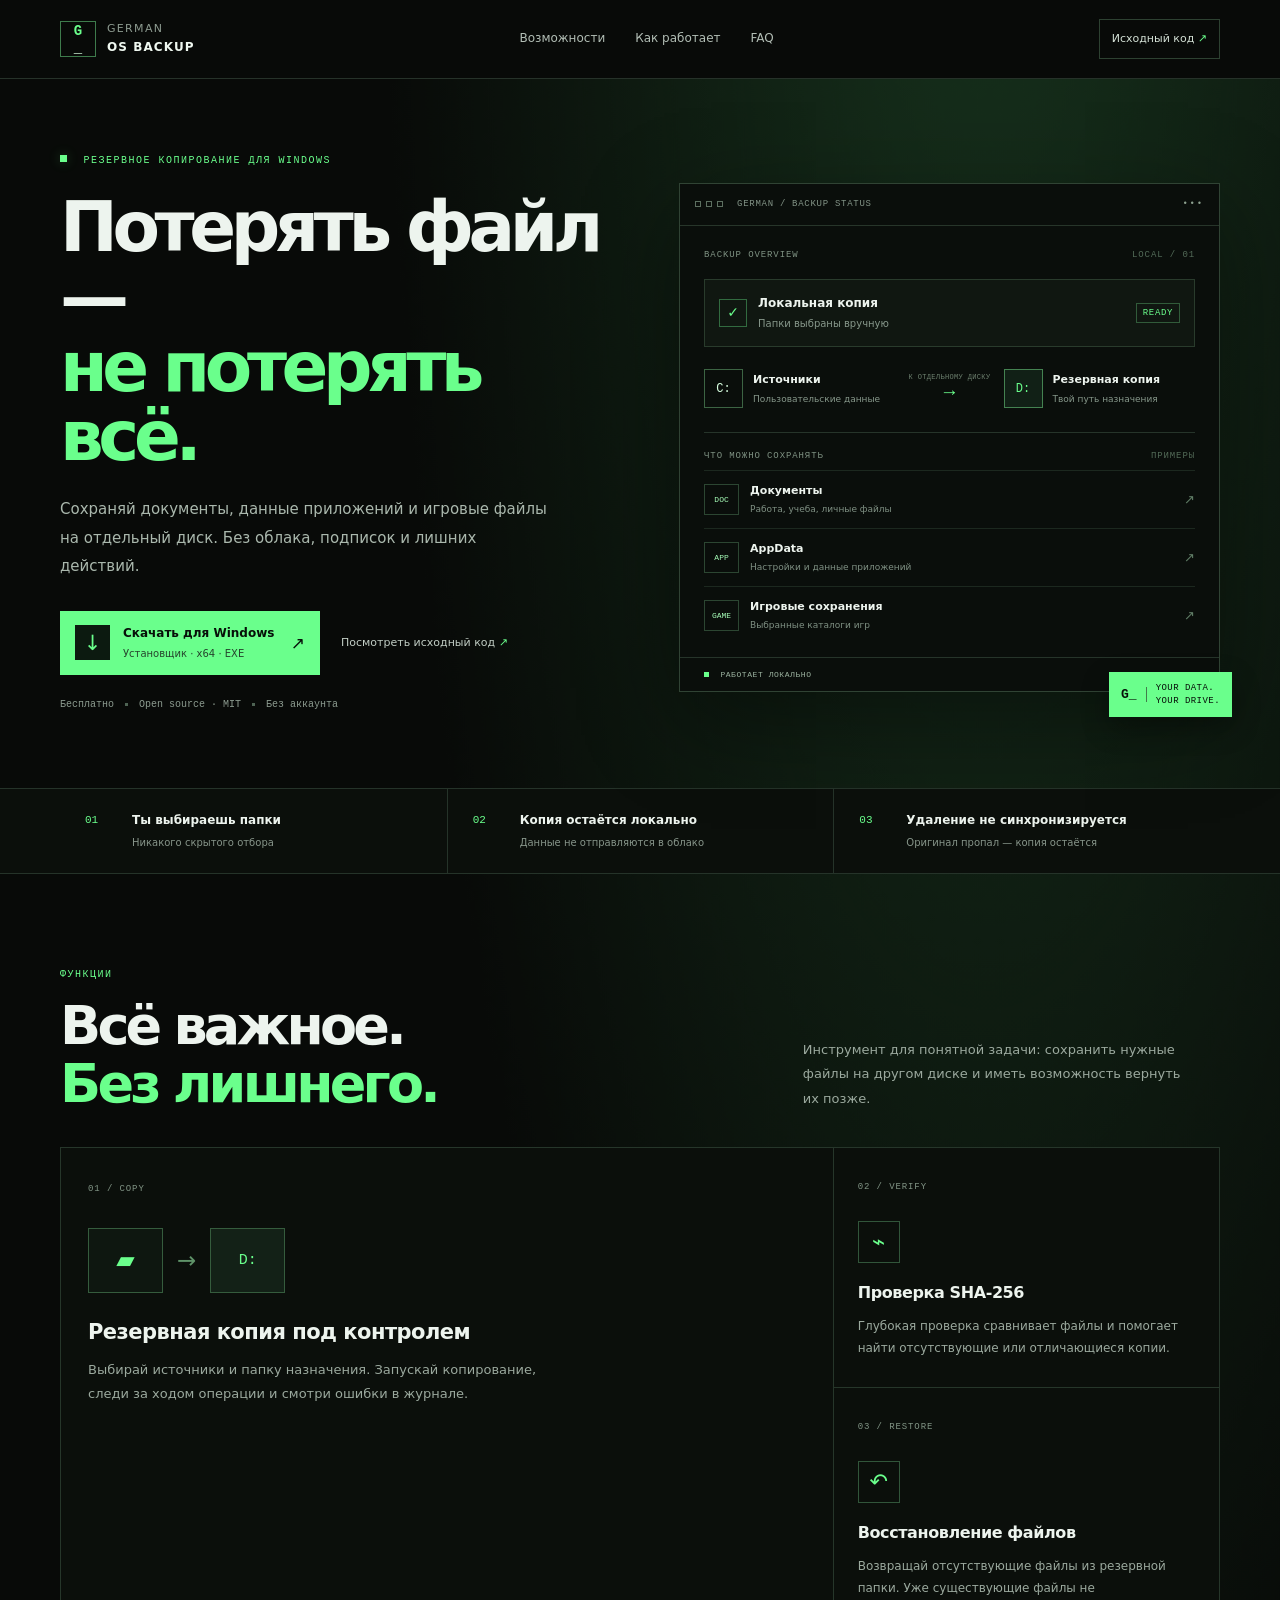
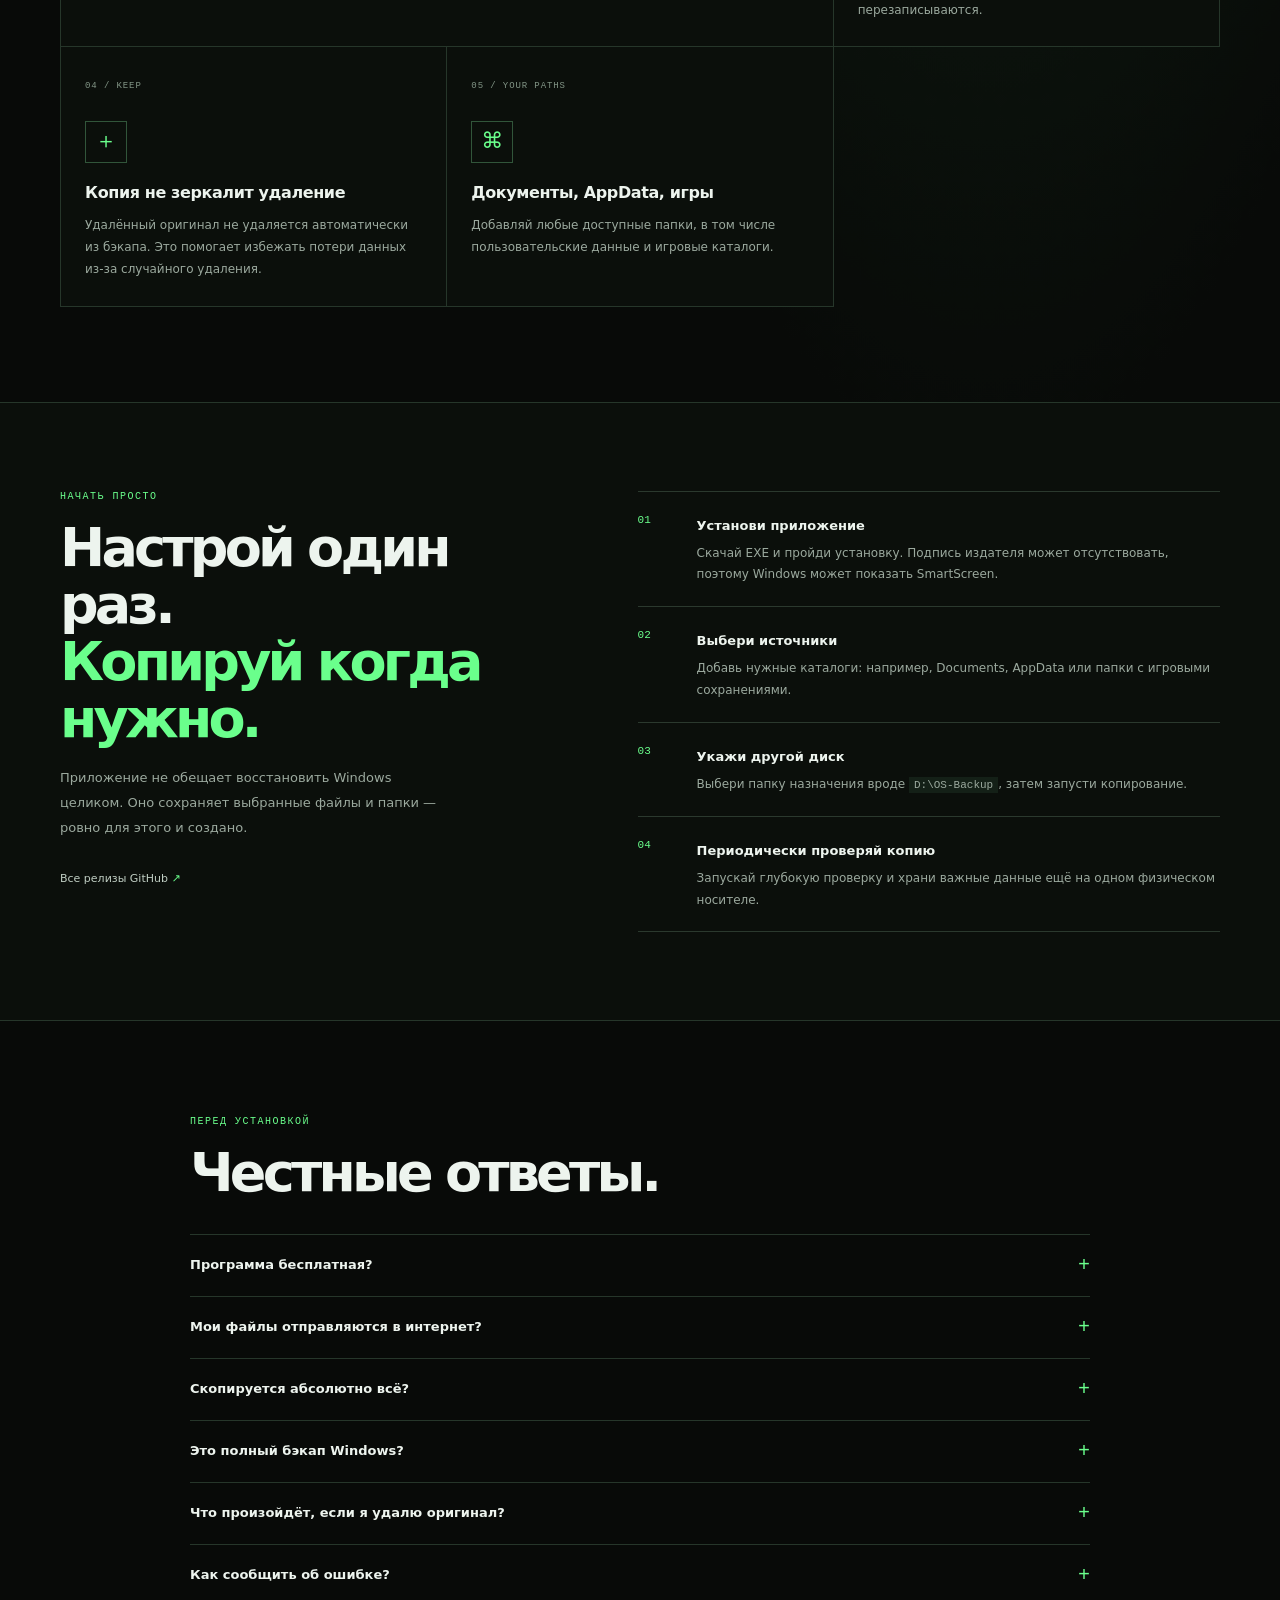
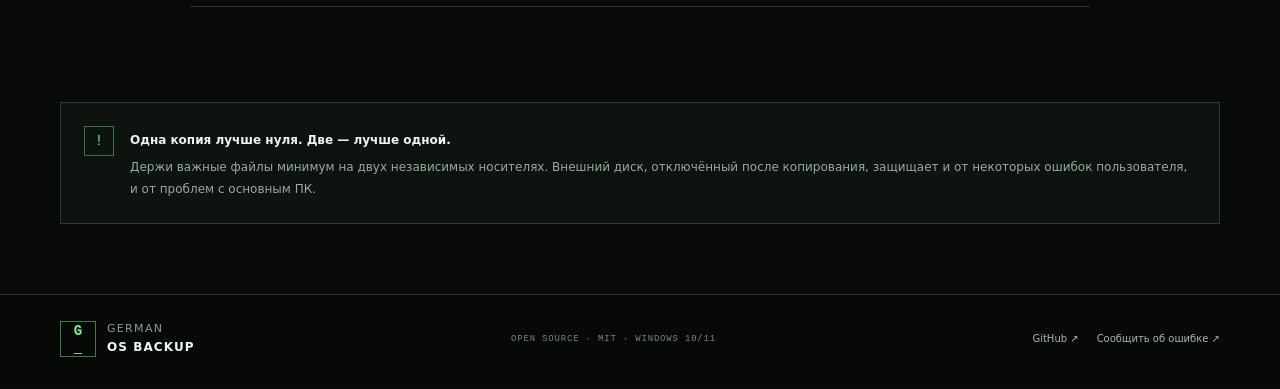
==== commit 3d927ceb: "Update website version label to 1.4.2" ====
--- a/index.html
+++ b/index.html
@@ -45,7 +45,7 @@
       <div class="file-row"><span class="file-type">DOC</span><span class="file-name"><b>Документы</b><small>Работа, учеба, личные файлы</small></span><span class="file-mark">↗</span></div>
       <div class="file-row"><span class="file-type">APP</span><span class="file-name"><b>AppData</b><small>Настройки и данные приложений</small></span><span class="file-mark">↗</span></div>
       <div class="file-row"><span class="file-type">GAME</span><span class="file-name"><b>Игровые сохранения</b><small>Выбранные каталоги игр</small></span><span class="file-mark">↗</span></div>
-      <div class="visual-footer"><span><i></i> РАБОТАЕТ ЛОКАЛЬНО</span><span id="visualVersion">VERSION 1.4.1</span></div>
+      <div class="visual-footer"><span><i></i> РАБОТАЕТ ЛОКАЛЬНО</span><span id="visualVersion">VERSION 1.4.2</span></div>
     </div>
     <div class="visual-stamp"><span>G_</span><b>YOUR DATA.<br>YOUR DRIVE.</b></div>
   </div>
--- a/style.css
+++ b/style.css
@@ -1,27 +1,30 @@
-:root{color-scheme:dark;--bg:#070907;--panel:#0d120e;--panel2:#101711;--line:#26352a;--text:#edf4ee;--muted:#9aa99d;--green:#65ff88;--green2:#b1ffc0;--max:1160px}
+:root{color-scheme:dark;--bg:#080a08;--panel:#0e130f;--panel-hi:#121a13;--line:#26362a;--text:#edf4ee;--muted:#9ba99e;--green:#6aff8c;--green-dark:#173b21;--max:1160px}
 *{box-sizing:border-box;border-radius:0!important}
-html{scroll-behavior:smooth;scroll-padding-top:90px;background:var(--bg)}
-body{margin:0;background:radial-gradient(ellipse at 78% 0%,#132519 0,transparent 34rem),var(--bg);color:var(--text);font-family:"Segoe UI",Inter,system-ui,sans-serif;line-height:1.65}
+html{scroll-behavior:smooth;scroll-padding-top:92px;background:var(--bg)}
+body{margin:0;background:radial-gradient(ellipse at 77% -10%,#17331d 0,transparent 38rem),var(--bg);color:var(--text);font-family:"Segoe UI",Inter,system-ui,sans-serif;line-height:1.65}
 a{color:inherit;text-decoration:none}a:focus-visible,summary:focus-visible{outline:2px solid var(--green);outline-offset:4px}
-.wrap{width:min(var(--max),calc(100% - 48px));margin-inline:auto}
-.top{height:76px;display:flex;align-items:center;justify-content:space-between;gap:24px;border-bottom:1px solid var(--line)}
-.brand{display:flex;align-items:center;gap:12px;font-size:13px;letter-spacing:-.02em;white-space:nowrap}.brand i{width:36px;height:36px;display:grid;place-items:center;border:1px solid #3b7548;color:var(--green);font:800 14px "Segoe UI",sans-serif;font-style:normal}.brand b{font-weight:800}
-nav{display:flex;align-items:center;gap:26px;font-size:12px;color:#b5c3b8}nav a{transition:color .15s}nav a:hover,footer a:hover{color:var(--green)}
-.hero{padding:76px 0 78px;position:relative}.hero:before{content:"";position:absolute;z-index:-1;top:10px;right:-5%;width:55%;height:420px;background:radial-gradient(ellipse,#173a20 0,transparent 68%);opacity:.42;pointer-events:none}
-.eyebrow{font:10px "Cascadia Code",Consolas,monospace;letter-spacing:.16em;color:var(--green);text-transform:uppercase}.pulse,.status-dot{display:inline-block;width:7px;height:7px;background:var(--green);margin:0 8px 1px 0;box-shadow:0 0 13px #65ff8845}
-h1{font-size:clamp(54px,7.4vw,94px);line-height:.99;letter-spacing:-.085em;font-weight:800;margin:26px 0 22px}h1 span,.section-head h2 span{color:var(--green)}
-.lead{max-width:650px;font-size:15px;line-height:1.9;color:#b1beb4;margin:0 auto}
-.edition-picker{max-width:800px;margin:34px auto 10px;text-align:left}.edition-heading{display:flex;justify-content:space-between;align-items:center;gap:16px;padding:0 0 12px;border-bottom:1px solid var(--line);margin-bottom:0}.edition-heading .eyebrow{margin:0}.edition-note{font-size:11px;color:var(--muted)}
-.edition-grid{display:grid;grid-template-columns:minmax(0,1fr);justify-content:center}.edition-card{position:relative;padding:26px 28px 24px;background:linear-gradient(120deg,#111a12,#0a0e0b 75%);border:1px solid #2c4431;border-top:2px solid var(--green);box-shadow:0 22px 70px #0005;min-width:0}.edition-top{display:flex;align-items:center;justify-content:space-between;gap:14px;padding-bottom:18px;border-bottom:1px solid var(--line)}.edition-mark{display:grid;place-items:center;width:42px;height:42px;border:1px solid #3b7548;color:var(--green);font:12px Consolas,monospace}.edition-status{font:10px Consolas,monospace;letter-spacing:.04em;color:#a4b4a7}.edition-card h2{font-size:clamp(24px,3vw,31px);line-height:1.2;letter-spacing:-.05em;margin:20px 0 8px}.edition-card p{max-width:600px;font-size:13px;line-height:1.85;color:#aab9ad;margin:0 0 23px;min-height:0}
-.btn{min-height:50px;display:inline-flex;align-items:center;justify-content:space-between;gap:20px;padding:13px 17px;border:1px solid #354739;background:#101610;font-size:12px;font-weight:750;transition:background .16s,border-color .16s,color .16s}.btn span{font:10px Consolas,monospace;opacity:.72}.btn.green,.single-edition .edition-download{width:100%;background:var(--green);border-color:var(--green);color:#061009;box-shadow:none}.btn.green:hover,.single-edition .edition-download:hover{background:var(--green2);border-color:var(--green2)}.edition-source{display:inline-block;margin:14px 0 0;font-size:11px;color:#bac8bd}.edition-source:hover{color:var(--green)}
-.download-note{margin:16px 0 38px;font-size:11px;color:#a2b0a5}.diagram{max-width:800px;margin:auto;padding:24px 28px;display:grid;grid-template-columns:1fr 120px 1fr;align-items:center;gap:18px;text-align:left;border:1px solid var(--line);background:#090d0a}.drive{display:flex;align-items:center;gap:14px;min-width:0}.drive strong{display:grid;place-items:center;flex:0 0 48px;height:48px;border:1px solid #31583a;color:var(--green);font:15px Consolas,monospace}.drive div{min-width:0}.drive b,.drive span{display:block}.drive b{font-size:13px}.drive span{font-size:11px;color:var(--muted);overflow-wrap:anywhere}.arrow{text-align:center;color:#94a797;font:9px Consolas,monospace;letter-spacing:.08em}.arrow b{display:block;font-size:27px;font-weight:400;line-height:1.3;color:var(--green)}.meta{display:flex;justify-content:center;gap:0;flex-wrap:wrap;margin-top:19px;color:#849587;font:10px Consolas,monospace;text-transform:uppercase;letter-spacing:.04em}.meta span{padding:0 13px;border-right:1px solid var(--line)}.meta span:last-child{border:0}
-.section{padding:84px 0}.section-head{display:grid;grid-template-columns:1fr .68fr;align-items:end;gap:58px;margin-bottom:32px}h2{font-size:clamp(36px,4.5vw,52px);letter-spacing:-.07em;line-height:1.08;margin:14px 0 0}.section-head>p,.subtle{font-size:13px;line-height:1.9;color:var(--muted);margin:0}
-.feature-grid{display:grid;grid-template-columns:repeat(2,minmax(0,1fr));border:1px solid var(--line);background:#090c09}.feature{display:grid;grid-template-columns:42px 1fr;gap:18px;padding:29px;min-height:170px;transition:background .15s}.feature:hover{background:#0e150f}.feature:nth-child(even){border-left:1px solid var(--line)}.feature:nth-child(n+3){border-top:1px solid var(--line)}.feature-number{font:12px Consolas,monospace;color:var(--green);padding-top:4px}.feature h3{font-size:16px;letter-spacing:-.03em;margin:0 0 9px}.feature p,.target p,.steps p,.faq details p,.safety p{font-size:13px;color:var(--muted);line-height:1.85;margin:0}
-.targets{border-top:1px solid var(--line)}.target-grid{display:grid;grid-template-columns:repeat(3,minmax(0,1fr));margin:26px 0 18px;border:1px solid var(--line)}.target{display:flex;gap:15px;padding:24px;min-width:0}.target+.target{border-left:1px solid var(--line)}.target-icon{display:grid;place-items:center;flex:0 0 40px;height:40px;border:1px solid #31583a;color:var(--green);font:11px Consolas,monospace}.target b{font-size:14px}.target p{margin-top:7px}
-.setup-band{background:#090d0a;border-block:1px solid var(--line)}.setup-layout{display:grid;grid-template-columns:.8fr 1fr;gap:100px;padding-block:78px}.setup-layout h2{margin:14px 0}.setup-layout>div>p{max-width:340px;font-size:13px;color:var(--muted);line-height:1.9;margin:18px 0 24px}.setup-layout .btn{width:auto;justify-content:center}.steps{list-style:none;margin:0;padding:0}.steps li{display:grid;grid-template-columns:36px 1fr;gap:17px;padding:0 0 24px}.steps li:last-child{padding-bottom:0}.steps li>span{display:grid;place-items:center;width:33px;height:33px;border:1px solid #31583a;color:var(--green);font:12px Consolas,monospace}.steps b{font-size:14px}.steps p{margin-top:4px}.steps code{color:var(--green2);background:#111a13;padding:2px 4px;font-size:11px}
-.faq{max-width:860px}.faq h2{margin-bottom:28px}.faq details{border-top:1px solid var(--line);padding:19px 0}.faq details:last-child{border-bottom:1px solid var(--line)}.faq summary{cursor:pointer;list-style:none;font-size:14px;font-weight:700;display:flex;align-items:center;justify-content:space-between;gap:18px}.faq summary::-webkit-details-marker{display:none}.faq summary:after{content:"+";font:20px Consolas,monospace;color:var(--green)}.faq details[open] summary:after{content:"−"}.faq details[open]{border-color:#3b6844}.faq details p{max-width:700px;padding:13px 28px 0 0}
-.safety{display:flex;gap:17px;align-items:flex-start;padding:24px;margin-bottom:65px;border:1px solid var(--line);background:#0a0e0a}.safety-mark{display:grid;place-items:center;flex:0 0 34px;height:34px;border:1px solid #31583a;color:var(--green);font:14px Consolas,monospace}.safety b{font-size:13px}.safety p{margin-top:5px}
-.foot{border-top:1px solid var(--line);min-height:88px;display:flex;align-items:center;justify-content:space-between;gap:18px;font-size:10px;color:#94a296;padding-block:15px}.foot>div{display:flex;gap:18px;flex-wrap:wrap}.foot a{transition:color .15s}
-@media(max-width:760px){.wrap{width:calc(100% - 36px)}.top{height:68px}nav{gap:15px}nav a:nth-child(-n+2){display:none}.hero{padding:60px 0 58px}h1{font-size:clamp(48px,11vw,72px);margin:22px 0 18px}.lead{font-size:13px}.edition-picker{margin-top:27px}.edition-card{padding:21px}.edition-source{display:block;margin-top:14px}.diagram{grid-template-columns:1fr;padding:20px;gap:16px}.arrow{display:flex;align-items:center;justify-content:center;gap:12px}.arrow b{transform:rotate(90deg)}.section{padding:62px 0}.section-head,.setup-layout{grid-template-columns:1fr;gap:20px}.section-head{margin-bottom:25px}.feature-grid{grid-template-columns:1fr}.feature:nth-child(even){border-left:0}.feature:nth-child(n+2){border-top:1px solid var(--line)}.target-grid{grid-template-columns:1fr}.target+.target{border-left:0;border-top:1px solid var(--line)}.setup-layout{padding-block:58px;gap:35px}.meta span{padding:0 9px;margin:3px 0}.foot{align-items:flex-start;flex-direction:column}}
-@media(max-width:420px){.wrap{width:calc(100% - 28px)}h1{font-size:46px}.edition-card{padding:17px}.edition-status{font-size:8px}.diagram{padding:17px}.feature{padding:21px;grid-template-columns:28px 1fr}.safety{padding:16px}.meta{font-size:9px}}
+.wrap{width:min(var(--max),calc(100% - 56px));margin-inline:auto}
+.site-header{position:relative;z-index:2;border-bottom:1px solid #263229;background:#080a08}
+.nav-shell{height:78px;display:flex;align-items:center;justify-content:space-between;gap:28px}
+.brand{display:flex;align-items:center;gap:11px;white-space:nowrap}.brand-symbol{display:grid;place-items:center;width:36px;height:36px;border:1px solid #3e7b4c;color:var(--green);font:800 14px Consolas,monospace}.brand-symbol span{color:#d9ffe1}.brand-name{font-size:11px;letter-spacing:.12em;color:#8d9b90}.brand-name b{display:block;color:#eff8f0;font-size:12px;letter-spacing:.09em}
+nav{display:flex;align-items:center;gap:30px;font-size:12px;color:#b2beb5}nav a,.nav-github,.footer-links a{transition:color .16s}nav a:hover,.nav-github:hover,.footer-links a:hover{color:var(--green)}.nav-github{font-size:11px;border:1px solid #2d4131;padding:10px 12px;color:#d4e1d6}.nav-github span,.source-link span,.text-arrow span{color:var(--green)}
+.hero{display:grid;grid-template-columns:minmax(0,1.02fr) minmax(400px,.98fr);align-items:center;gap:56px;padding-top:76px;padding-bottom:78px;min-height:620px}
+.hero-copy{position:relative;z-index:1}.overline,.eyebrow{font:10px Consolas,"Cascadia Code",monospace;letter-spacing:.15em;color:var(--green)}.live-dot{display:inline-block;width:7px;height:7px;margin:0 9px 1px 0;background:var(--green);box-shadow:0 0 12px #6aff8840}
+h1{font-size:clamp(50px,5.4vw,76px);line-height:1.01;letter-spacing:-.078em;font-weight:780;margin:27px 0 23px}h1 span,.section-heading h2 span,.how-intro h2 span{color:var(--green)}
+.hero-lead{max-width:490px;margin:0;color:#aab8ad;font-size:15px;line-height:1.9}
+.hero-actions{display:flex;align-items:center;gap:21px;flex-wrap:wrap;margin-top:30px}.download-button{display:flex;align-items:center;gap:13px;min-width:260px;padding:12px 14px;background:var(--green);color:#071009;border:1px solid var(--green);transition:background .16s}.download-button:hover{background:#a8ffb8}.download-icon{display:grid;place-items:center;width:35px;height:35px;background:#0c1a10;color:var(--green);font-size:21px}.download-label b,.download-label small{display:block}.download-label b{font-size:12px}.download-label small{font-size:10px;margin-top:2px;color:#26442d}.download-arrow{margin-left:auto;font-size:17px}.source-link{font-size:11px;color:#c2cec5}.source-link:hover,.text-arrow:hover{color:var(--green)}
+.trust-line{display:flex;align-items:center;gap:11px;flex-wrap:wrap;margin-top:24px;color:#8c9b8f;font:10px Consolas,monospace}.trust-line i{width:3px;height:3px;background:#4e6353}
+.hero-visual{position:relative;min-width:0;border:1px solid #304334;background:#0a0e0b;box-shadow:0 28px 90px #0006;transform:translateY(5px)}.visual-top{height:42px;display:flex;align-items:center;gap:14px;padding:0 15px;border-bottom:1px solid #27352a;color:#829386;font:9px Consolas,monospace;letter-spacing:.08em}.window-controls{display:flex;gap:5px}.window-controls i{display:block;width:6px;height:6px;border:1px solid #5c6f60}.visual-menu{margin-left:auto;letter-spacing:.2em;color:#8da18f}.visual-body{padding:24px 24px 0}.visual-label,.file-heading{display:flex;align-items:center;justify-content:space-between;gap:12px;color:#7f9283;font:9px Consolas,monospace;letter-spacing:.1em}.visual-label span,.file-heading span:last-child{color:#536b58}
+.backup-status{display:flex;align-items:center;justify-content:space-between;gap:12px;margin:19px 0 22px;padding:14px;background:#101711;border:1px solid #293b2c}.backup-status>div{display:flex;align-items:center;gap:11px}.status-check{display:grid;place-items:center;width:28px;height:28px;border:1px solid #326b40;color:var(--green);font-size:14px}.backup-status b,.backup-status small{display:block}.backup-status b{font-size:12px}.backup-status small{font-size:10px;color:#87988b;margin-top:2px}.status-pill{padding:4px 6px;border:1px solid #315b3a;color:var(--green);font:9px Consolas,monospace;letter-spacing:.07em}
+.storage-route{display:grid;grid-template-columns:1fr 88px 1fr;align-items:center;gap:10px}.storage-node{display:flex;align-items:center;gap:10px;min-width:0}.disk-glyph{display:grid;place-items:center;flex:0 0 39px;height:39px;border:1px solid #3c6443;color:#d8ffe0;font:12px Consolas,monospace}.target-disk{background:#112016;color:var(--green);border-color:#448251}.storage-node b,.storage-node small{display:block}.storage-node b{font-size:11px}.storage-node small{font-size:9px;line-height:1.5;color:#87988b;margin-top:3px}.route-line{text-align:center;color:#6d806f;font:7px Consolas,monospace;letter-spacing:.05em}.route-line b{display:block;color:var(--green);font-size:19px;font-weight:400;margin-top:1px}.visual-divider{height:1px;background:#26342a;margin:24px 0 18px}.file-heading{margin-bottom:9px}.file-row{display:flex;align-items:center;gap:11px;padding:11px 0;border-top:1px solid #1c281f}.file-type{display:grid;place-items:center;width:35px;height:31px;border:1px solid #2c4632;color:#a7ffb9;font:8px Consolas,monospace}.file-name{min-width:0;flex:1}.file-name b,.file-name small{display:block}.file-name b{font-size:11px;font-weight:600}.file-name small{font-size:9px;color:#7f9083;margin-top:2px}.file-mark{color:#607d66;font-size:13px}.visual-footer{display:flex;justify-content:space-between;gap:12px;margin:13px -24px 0;padding:12px 24px;border-top:1px solid #26342a;color:#849687;font:8px Consolas,monospace;letter-spacing:.07em}.visual-footer>span:first-child{color:#9db4a1}.visual-footer i{display:inline-block;width:5px;height:5px;background:var(--green);margin-right:6px}.visual-stamp{position:absolute;right:-13px;bottom:-26px;display:flex;align-items:center;gap:9px;padding:10px 12px;background:var(--green);color:#071009;box-shadow:0 10px 28px #0005}.visual-stamp>span{font:800 13px Consolas,monospace;border-right:1px solid #427c4b;padding-right:9px}.visual-stamp b{font:9px/1.4 Consolas,monospace;letter-spacing:.05em}
+.proof-strip{border-block:1px solid #253329;background:#0b0f0b}.proof-grid{display:grid;grid-template-columns:repeat(3,1fr)}.proof-grid>div{display:grid;grid-template-columns:35px 1fr;grid-template-rows:auto auto;column-gap:12px;padding:22px 25px;border-left:1px solid #253329}.proof-grid>div:first-child{border-left:0}.proof-num{grid-row:1/3;color:var(--green);font:11px Consolas,monospace;padding-top:3px}.proof-grid b{font-size:12px;font-weight:650}.proof-grid small{font-size:10px;color:#87958a;margin-top:4px}
+.section{padding-top:95px;padding-bottom:95px}.section-heading{display:grid;grid-template-columns:1fr .62fr;align-items:end;gap:70px;margin-bottom:35px}.section-heading h2,.how-intro h2,.faq h2{font-size:clamp(38px,4.4vw,54px);line-height:1.06;letter-spacing:-.07em;margin:17px 0 0}.section-heading>p{max-width:390px;margin:0;color:var(--muted);font-size:13px;line-height:1.9}
+.feature-layout{display:grid;grid-template-columns:repeat(3,minmax(0,1fr));border-top:1px solid var(--line);border-left:1px solid var(--line)}.feature{position:relative;min-height:240px;padding:23px 24px 25px;border-right:1px solid var(--line);border-bottom:1px solid var(--line);background:#0b0f0b;transition:background .16s}.feature:hover{background:#101711}.feature-main{grid-column:span 2;grid-row:span 2;min-height:0;padding:25px 27px}.feature-index{font:9px Consolas,monospace;letter-spacing:.1em;color:#829586}.feature h3{font-size:16px;letter-spacing:-.025em;margin:17px 0 8px}.feature p{max-width:370px;font-size:12px;line-height:1.85;color:var(--muted);margin:0}.feature-main h3{font-size:21px;margin-top:22px}.feature-main p{max-width:460px;font-size:13px}.feature-icon{display:grid;place-items:center;width:42px;height:42px;border:1px solid #31553a;color:var(--green);font-size:22px;margin-top:24px}.feature-graphic{display:flex;align-items:center;gap:14px;margin:29px 0 0}.graphic-folder,.graphic-drive{display:grid;place-items:center;width:75px;height:65px;border:1px solid #355c3d;background:#0e1710;color:var(--green);font-size:24px}.graphic-drive{font:15px Consolas,monospace;background:#132117}.graphic-arrow{font-size:23px;color:#5f9369}
+.how-section{border-block:1px solid var(--line);background:#0b0f0b}.how-layout{display:grid;grid-template-columns:.82fr 1fr;gap:100px;padding-top:88px;padding-bottom:88px}.how-intro h2{margin-bottom:19px}.how-intro>p{max-width:390px;color:var(--muted);font-size:13px;line-height:1.9}.text-arrow{display:inline-block;margin-top:16px;font-size:11px;color:#c0cec3}.how-steps{border-top:1px solid #2b392e}.how-step{display:grid;grid-template-columns:43px 1fr;gap:16px;padding:20px 0;border-bottom:1px solid #2b392e}.how-step>span{font:11px Consolas,monospace;color:var(--green);padding-top:2px}.how-step b{font-size:13px}.how-step p{font-size:12px;line-height:1.8;color:var(--muted);margin:5px 0 0}.how-step code{color:var(--green2);background:#142017;padding:2px 5px;font-size:11px}
+.faq{max-width:900px}.faq h2{margin-bottom:32px}.faq-list{border-top:1px solid var(--line)}.faq details{padding:19px 0;border-bottom:1px solid var(--line)}.faq summary{display:flex;align-items:center;justify-content:space-between;gap:20px;cursor:pointer;list-style:none;font-size:13px;font-weight:650}.faq summary::-webkit-details-marker{display:none}.faq summary:after{content:"+";font:20px Consolas,monospace;color:var(--green)}.faq details[open] summary:after{content:"−"}.faq details p{max-width:700px;padding:11px 32px 0 0;margin:0;color:var(--muted);font-size:12px;line-height:1.9}
+.safety{display:flex;align-items:flex-start;gap:16px;padding:23px;margin-bottom:70px;border:1px solid #2c3d30;background:#0d130e}.safety-mark{display:grid;place-items:center;flex:0 0 30px;height:30px;border:1px solid #3d7148;color:var(--green);font:14px Consolas,monospace}.safety b{font-size:12px}.safety p{font-size:12px;line-height:1.8;color:var(--muted);margin:5px 0 0}
+.site-footer{border-top:1px solid var(--line);background:#070907}.footer-inner{min-height:88px;display:flex;align-items:center;justify-content:space-between;gap:20px;padding-block:17px}.footer-meta{font:9px Consolas,monospace;letter-spacing:.09em;color:#77887b}.footer-links{display:flex;gap:18px;font-size:10px;color:#aab8ad}
+@media(max-width:900px){.hero{grid-template-columns:1fr;gap:45px;padding-top:63px;max-width:760px}.hero-copy{max-width:680px}.hero-visual{max-width:620px;width:100%;margin:0 auto}.feature-layout{grid-template-columns:repeat(2,minmax(0,1fr))}.feature-main{grid-column:span 2;grid-row:auto;min-height:0}.how-layout{gap:50px}.proof-grid>div{padding-inline:15px}}
+@media(max-width:650px){.wrap{width:calc(100% - 32px)}.nav-shell{height:68px}.brand-name{font-size:9px}.brand-name b{font-size:10px}nav{gap:15px}nav a:nth-child(2){display:none}.nav-github{padding:9px;font-size:10px}.hero{padding-top:52px;padding-bottom:58px;gap:38px}h1{font-size:clamp(45px,10.6vw,66px);margin:22px 0 17px}.hero-lead{font-size:13px}.hero-actions{align-items:flex-start;flex-direction:column;gap:17px;margin-top:24px}.download-button{width:100%;max-width:360px}.trust-line{margin-top:19px;font-size:9px;gap:8px}.hero-visual{max-width:500px}.visual-body{padding:19px 17px 0}.visual-footer{margin-inline:-17px;padding-inline:17px}.storage-route{grid-template-columns:1fr 57px 1fr;gap:7px}.storage-node{gap:7px}.disk-glyph{flex-basis:32px;height:34px;font-size:10px}.storage-node b{font-size:10px}.storage-node small{font-size:8px}.route-line{font-size:6px}.backup-status{padding:11px}.visual-stamp{right:-5px}.proof-grid{grid-template-columns:1fr}.proof-grid>div{border-left:0;border-bottom:1px solid #253329;padding:15px 3px}.proof-grid>div:last-child{border-bottom:0}.section{padding-block:65px}.section-heading{grid-template-columns:1fr;gap:17px;margin-bottom:25px}.section-heading h2,.how-intro h2,.faq h2{font-size:40px}.feature-layout{grid-template-columns:1fr}.feature-main{grid-column:auto}.feature{min-height:0;padding:22px}.feature-main{padding:23px}.feature-icon{margin-top:18px}.how-layout{grid-template-columns:1fr;gap:34px;padding-block:62px}.faq h2{margin-bottom:24px}.safety{padding:17px;margin-bottom:48px}.footer-inner{align-items:flex-start;flex-direction:column;gap:15px;padding-block:22px}.footer-links{flex-wrap:wrap}}
+@media(max-width:380px){.wrap{width:calc(100% - 26px)}.brand{gap:7px}.brand-symbol{width:31px;height:31px}.nav-github{font-size:9px}.hero{padding-top:42px}h1{font-size:43px}.visual-body{padding-inline:12px}.visual-footer{margin-inline:-12px;padding-inline:12px}.storage-route{grid-template-columns:1fr 40px 1fr}.storage-node small{overflow-wrap:anywhere}.visual-stamp{bottom:-21px;padding:8px}.trust-line{gap:6px}}
 @media(prefers-reduced-motion:reduce){*,*::before,*::after{scroll-behavior:auto!important;transition:none!important}}
